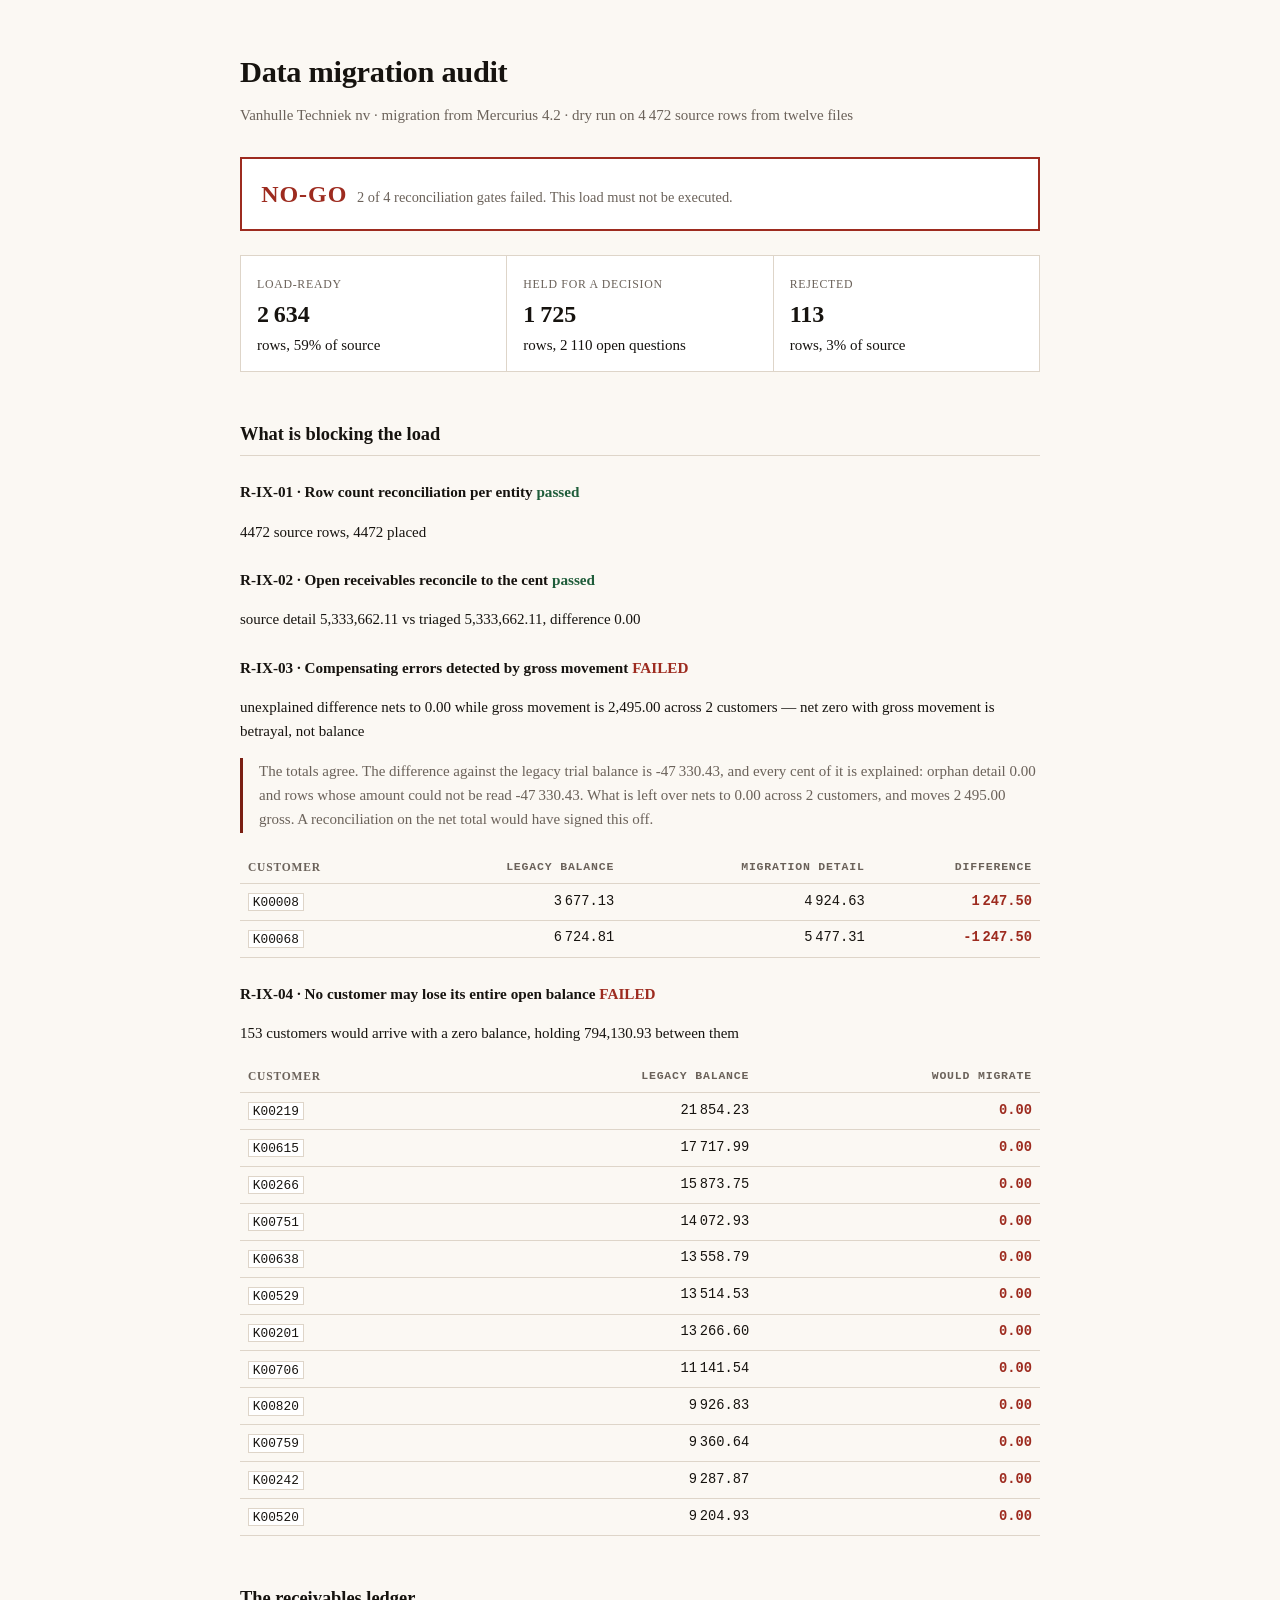
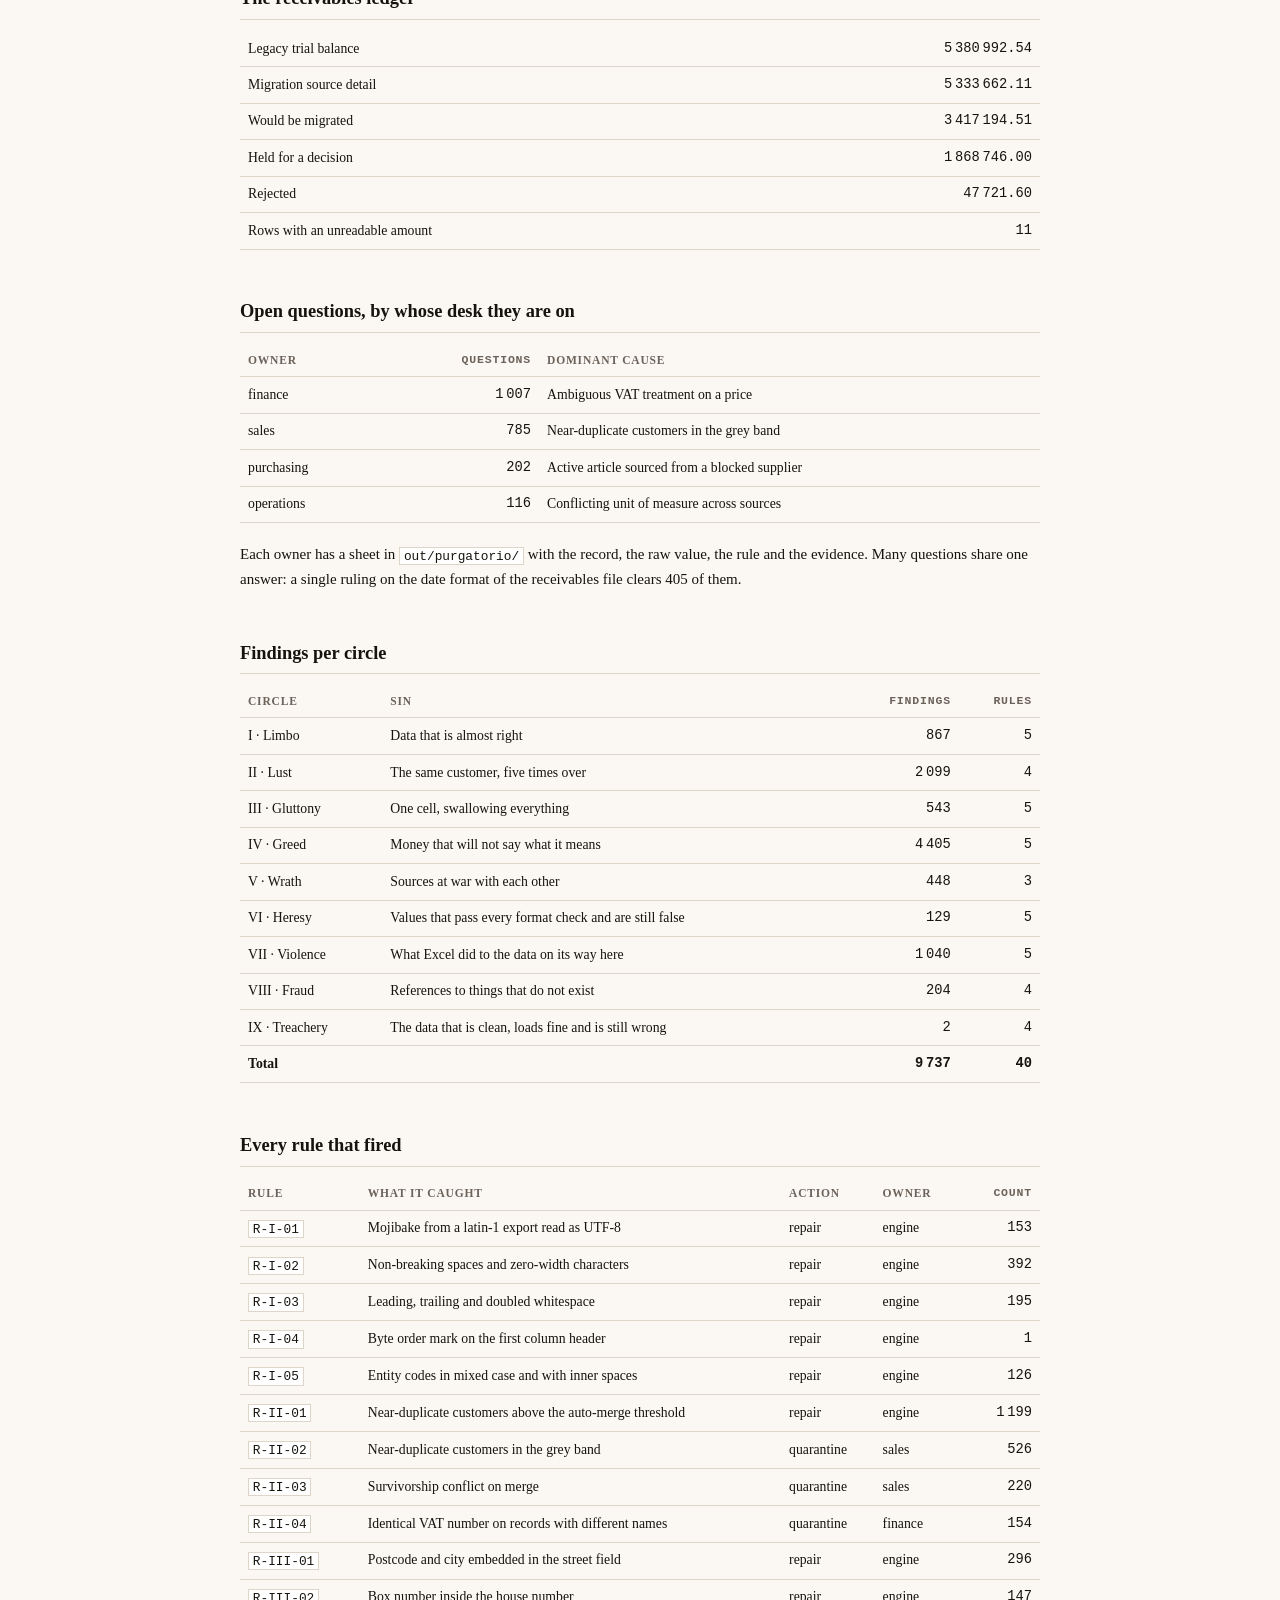
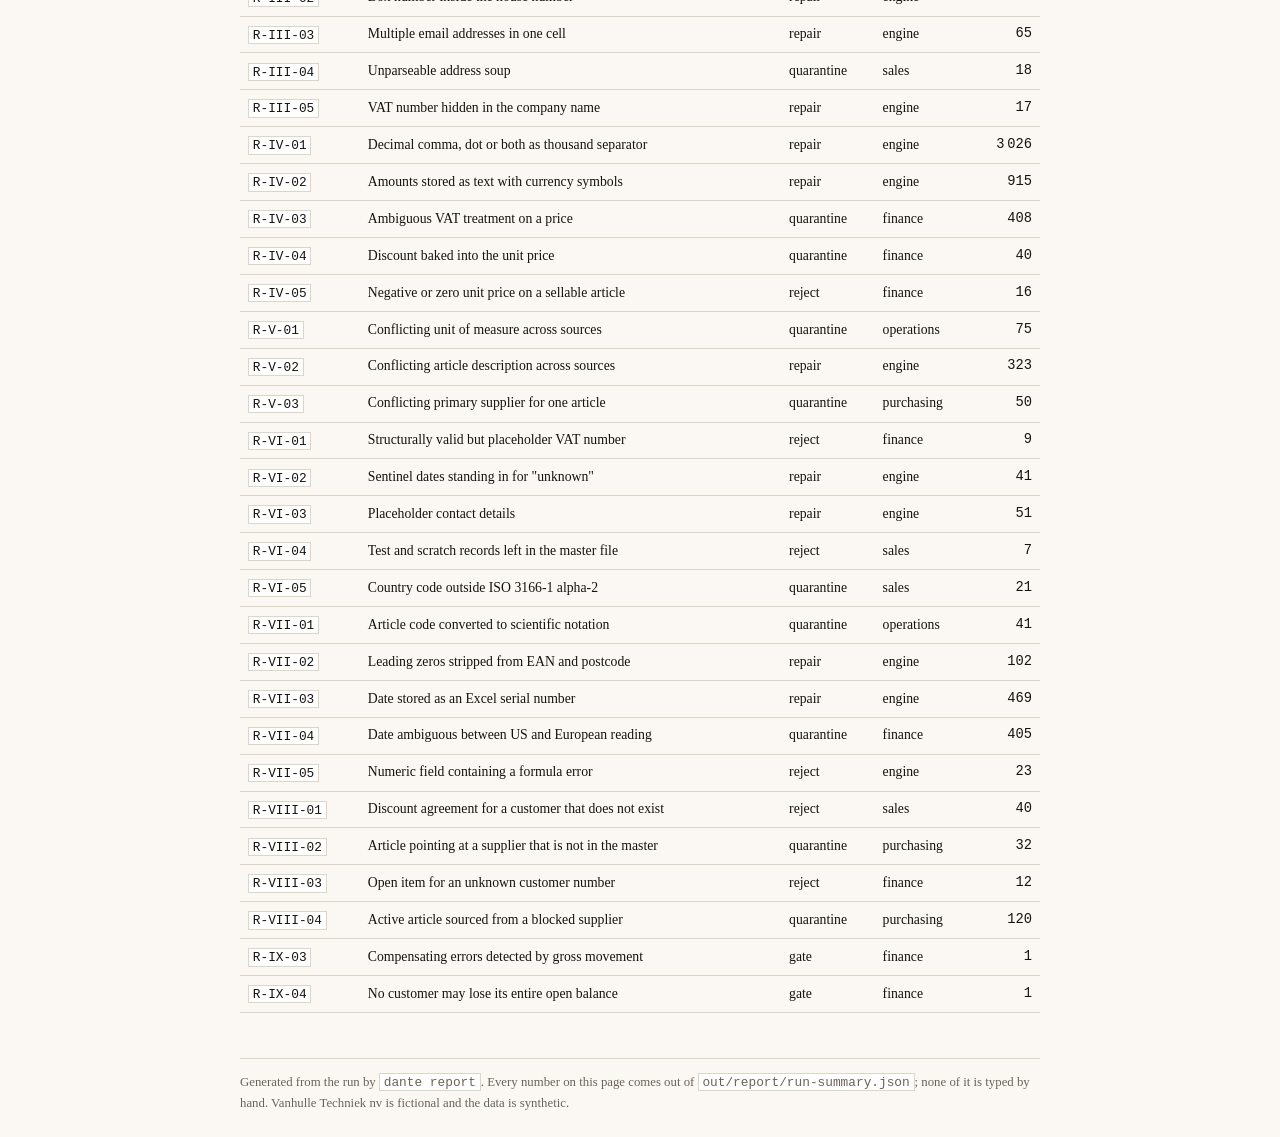
==== docs/audit-report.html @ 79b68c9a "Excel Hell: a legacy data migration and cleansing pipeline DANTE descends through nine circles of di" ====
<!doctype html>
<html lang="en"><head><meta charset="utf-8">
<meta name="viewport" content="width=device-width,initial-scale=1">
<title>Data migration audit — Vanhulle Techniek nv</title>
<link rel="icon" href="data:image/svg+xml,<svg xmlns='http://www.w3.org/2000/svg'
 viewBox='0 0 16 16'><text y='13' font-size='13'>&#128213;</text></svg>">
<style>
 :root{--ink:#16130f;--mut:#6b625a;--line:#ded5c9;--bg:#fbf8f3;--bad:#9d2b1f;
       --warn:#8a5a12;--good:#1f5d3a;--accent:#7a1f12}
 *{box-sizing:border-box}
 body{margin:0;background:var(--bg);color:var(--ink);
      font:15px/1.6 "Iowan Old Style",Palatino,Georgia,serif;padding:48px 20px}
 main{max-width:50rem;margin:0 auto}
 h1{font-size:1.9rem;margin:0 0 .2em;letter-spacing:-.01em}
 h2{font-size:1.15rem;margin:2.6em 0 .6em;padding-bottom:.3em;
    border-bottom:1px solid var(--line)}
 h3{font-size:.95rem;margin:1.6em 0 .4em}
 .sub{color:var(--mut);margin:0 0 2em}
 .verdict{display:flex;align-items:baseline;gap:.6rem;border:2px solid var(--bad);
          background:#fff;padding:1rem 1.2rem;margin:0 0 1.6em}
 .verdict b{font-size:1.5rem;color:var(--bad);letter-spacing:.04em}
 .verdict span{color:var(--mut);font-size:.9rem}
 table{width:100%;border-collapse:collapse;font-size:.86rem;margin:.6em 0 1.4em}
 th,td{text-align:left;padding:.42rem .5rem;border-bottom:1px solid var(--line);
       vertical-align:top}
 th{font-size:.72rem;letter-spacing:.07em;text-transform:uppercase;color:var(--mut);
    font-weight:600}
 td.n,th.n{text-align:right;font-variant-numeric:tabular-nums;
           font-family:ui-monospace,SFMono-Regular,Menlo,monospace}
 .pass{color:var(--good);font-weight:600}.fail{color:var(--bad);font-weight:600}
 .grid{display:grid;grid-template-columns:repeat(3,1fr);gap:1px;background:var(--line);
       border:1px solid var(--line);margin:0 0 1.6em}
 .grid div{background:#fff;padding:.9rem 1rem}
 .grid b{display:block;font-size:1.5rem;font-variant-numeric:tabular-nums}
 .grid small{color:var(--mut);font-size:.74rem;letter-spacing:.06em;
             text-transform:uppercase}
 code{font-family:ui-monospace,SFMono-Regular,Menlo,monospace;font-size:.8rem;
      background:#fff;border:1px solid var(--line);padding:.05em .3em}
 blockquote{margin:0 0 1.2em;padding:.1em 0 .1em 1rem;border-left:3px solid var(--accent);
            color:var(--mut)}
 footer{margin-top:3.5em;padding-top:1em;border-top:1px solid var(--line);
        color:var(--mut);font-size:.8rem}
 @media print{body{padding:0;background:#fff}.verdict{break-inside:avoid}}
</style></head><body><main>

<h1>Data migration audit</h1>
<p class="sub">Vanhulle Techniek nv &middot; migration from Mercurius 4.2 &middot;
   dry run on 4 472 source rows from twelve files</p>

<div class="verdict"><b>NO-GO</b>
 <span>2 of 4 reconciliation gates failed.
 This load must not be executed.</span></div>

<div class="grid">
 <div><small>Load-ready</small><b>2 634</b>
      rows, 59% of source</div>
 <div><small>Held for a decision</small><b>1 725</b>
      rows, 2 110 open questions</div>
 <div><small>Rejected</small><b>113</b>
      rows, 3% of source</div>
</div>

<h2>What is blocking the load</h2>

<h3>R-IX-01 &middot; Row count reconciliation per entity
    <span class="pass">
    passed</span></h3>
<p>4472 source rows, 4472 placed</p>


<h3>R-IX-02 &middot; Open receivables reconcile to the cent
    <span class="pass">
    passed</span></h3>
<p>source detail 5,333,662.11 vs triaged 5,333,662.11, difference 0.00</p>


<h3>R-IX-03 &middot; Compensating errors detected by gross movement
    <span class="fail">
    FAILED</span></h3>
<p>unexplained difference nets to 0.00 while gross movement is 2,495.00 across 2 customers — net zero with gross movement is betrayal, not balance</p>

<blockquote>The totals agree. The difference against the legacy trial balance is
 -47 330.43, and every cent of it is explained: orphan
 detail 0.00 and rows whose amount could not be
 read -47 330.43. What is left over nets to
 0.00 across 2
 customers, and moves 2 495.00 gross.
 A reconciliation on the net total would have signed this off.</blockquote>
<table><thead><tr><th>Customer</th><th class="n">Legacy balance</th>
 <th class="n">Migration detail</th><th class="n">Difference</th></tr></thead><tbody>
<tr><td><code>K00008</code></td>
 <td class="n">3 677.13</td><td class="n">4 924.63</td>
 <td class="n fail">1 247.50</td></tr><tr><td><code>K00068</code></td>
 <td class="n">6 724.81</td><td class="n">5 477.31</td>
 <td class="n fail">-1 247.50</td></tr>
</tbody></table>


<h3>R-IX-04 &middot; No customer may lose its entire open balance
    <span class="fail">
    FAILED</span></h3>
<p>153 customers would arrive with a zero balance, holding 794,130.93 between them</p>

<table><thead><tr><th>Customer</th><th class="n">Legacy balance</th>
 <th class="n">Would migrate</th></tr></thead><tbody>
<tr><td><code>K00219</code></td>
 <td class="n">21 854.23</td>
     <td class="n fail">0.00</td></tr><tr><td><code>K00615</code></td>
 <td class="n">17 717.99</td>
     <td class="n fail">0.00</td></tr><tr><td><code>K00266</code></td>
 <td class="n">15 873.75</td>
     <td class="n fail">0.00</td></tr><tr><td><code>K00751</code></td>
 <td class="n">14 072.93</td>
     <td class="n fail">0.00</td></tr><tr><td><code>K00638</code></td>
 <td class="n">13 558.79</td>
     <td class="n fail">0.00</td></tr><tr><td><code>K00529</code></td>
 <td class="n">13 514.53</td>
     <td class="n fail">0.00</td></tr><tr><td><code>K00201</code></td>
 <td class="n">13 266.60</td>
     <td class="n fail">0.00</td></tr><tr><td><code>K00706</code></td>
 <td class="n">11 141.54</td>
     <td class="n fail">0.00</td></tr><tr><td><code>K00820</code></td>
 <td class="n">9 926.83</td>
     <td class="n fail">0.00</td></tr><tr><td><code>K00759</code></td>
 <td class="n">9 360.64</td>
     <td class="n fail">0.00</td></tr><tr><td><code>K00242</code></td>
 <td class="n">9 287.87</td>
     <td class="n fail">0.00</td></tr><tr><td><code>K00520</code></td>
 <td class="n">9 204.93</td>
     <td class="n fail">0.00</td></tr>
</tbody></table>



<h2>The receivables ledger</h2>
<table><tbody>
 <tr><td>Legacy trial balance</td>
     <td class="n">5 380 992.54</td></tr>
 <tr><td>Migration source detail</td>
     <td class="n">5 333 662.11</td></tr>
 <tr><td>Would be migrated</td><td class="n">3 417 194.51</td></tr>
 <tr><td>Held for a decision</td><td class="n">1 868 746.00</td></tr>
 <tr><td>Rejected</td><td class="n">47 721.60</td></tr>
 <tr><td>Rows with an unreadable amount</td>
     <td class="n">11</td></tr>
</tbody></table>

<h2>Open questions, by whose desk they are on</h2>
<table><thead><tr><th>Owner</th><th class="n">Questions</th><th>Dominant cause</th>
 </tr></thead><tbody>

<tr><td>finance</td><td class="n">1 007</td><td>Ambiguous VAT treatment on a price</td></tr>

<tr><td>sales</td><td class="n">785</td><td>Near-duplicate customers in the grey band</td></tr>

<tr><td>purchasing</td><td class="n">202</td><td>Active article sourced from a blocked supplier</td></tr>

<tr><td>operations</td><td class="n">116</td><td>Conflicting unit of measure across sources</td></tr>

</tbody></table>
<p>Each owner has a sheet in <code>out/purgatorio/</code> with the record, the raw
   value, the rule and the evidence. Many questions share one answer: a single
   ruling on the date format of the receivables file clears
   405 of them.</p>

<h2>Findings per circle</h2>
<table><thead><tr><th>Circle</th><th>Sin</th><th class="n">Findings</th>
 <th class="n">Rules</th></tr></thead><tbody>
<tr><td>I &middot; Limbo</td>
 <td>Data that is almost right</td><td class="n">867</td>
 <td class="n">5</td></tr><tr><td>II &middot; Lust</td>
 <td>The same customer, five times over</td><td class="n">2 099</td>
 <td class="n">4</td></tr><tr><td>III &middot; Gluttony</td>
 <td>One cell, swallowing everything</td><td class="n">543</td>
 <td class="n">5</td></tr><tr><td>IV &middot; Greed</td>
 <td>Money that will not say what it means</td><td class="n">4 405</td>
 <td class="n">5</td></tr><tr><td>V &middot; Wrath</td>
 <td>Sources at war with each other</td><td class="n">448</td>
 <td class="n">3</td></tr><tr><td>VI &middot; Heresy</td>
 <td>Values that pass every format check and are still false</td><td class="n">129</td>
 <td class="n">5</td></tr><tr><td>VII &middot; Violence</td>
 <td>What Excel did to the data on its way here</td><td class="n">1 040</td>
 <td class="n">5</td></tr><tr><td>VIII &middot; Fraud</td>
 <td>References to things that do not exist</td><td class="n">204</td>
 <td class="n">4</td></tr><tr><td>IX &middot; Treachery</td>
 <td>The data that is clean, loads fine and is still wrong</td><td class="n">2</td>
 <td class="n">4</td></tr>
<tr><td colspan="2"><b>Total</b></td><td class="n"><b>9 737</b></td>
 <td class="n"><b>40</b></td></tr>
</tbody></table>

<h2>Every rule that fired</h2>
<table><thead><tr><th>Rule</th><th>What it caught</th><th>Action</th><th>Owner</th>
 <th class="n">Count</th></tr></thead><tbody>

<tr><td><code>R-I-01</code></td><td>Mojibake from a latin-1 export read as UTF-8</td><td>repair</td>
 <td>engine</td><td class="n">153</td></tr>

<tr><td><code>R-I-02</code></td><td>Non-breaking spaces and zero-width characters</td><td>repair</td>
 <td>engine</td><td class="n">392</td></tr>

<tr><td><code>R-I-03</code></td><td>Leading, trailing and doubled whitespace</td><td>repair</td>
 <td>engine</td><td class="n">195</td></tr>

<tr><td><code>R-I-04</code></td><td>Byte order mark on the first column header</td><td>repair</td>
 <td>engine</td><td class="n">1</td></tr>

<tr><td><code>R-I-05</code></td><td>Entity codes in mixed case and with inner spaces</td><td>repair</td>
 <td>engine</td><td class="n">126</td></tr>

<tr><td><code>R-II-01</code></td><td>Near-duplicate customers above the auto-merge threshold</td><td>repair</td>
 <td>engine</td><td class="n">1 199</td></tr>

<tr><td><code>R-II-02</code></td><td>Near-duplicate customers in the grey band</td><td>quarantine</td>
 <td>sales</td><td class="n">526</td></tr>

<tr><td><code>R-II-03</code></td><td>Survivorship conflict on merge</td><td>quarantine</td>
 <td>sales</td><td class="n">220</td></tr>

<tr><td><code>R-II-04</code></td><td>Identical VAT number on records with different names</td><td>quarantine</td>
 <td>finance</td><td class="n">154</td></tr>

<tr><td><code>R-III-01</code></td><td>Postcode and city embedded in the street field</td><td>repair</td>
 <td>engine</td><td class="n">296</td></tr>

<tr><td><code>R-III-02</code></td><td>Box number inside the house number</td><td>repair</td>
 <td>engine</td><td class="n">147</td></tr>

<tr><td><code>R-III-03</code></td><td>Multiple email addresses in one cell</td><td>repair</td>
 <td>engine</td><td class="n">65</td></tr>

<tr><td><code>R-III-04</code></td><td>Unparseable address soup</td><td>quarantine</td>
 <td>sales</td><td class="n">18</td></tr>

<tr><td><code>R-III-05</code></td><td>VAT number hidden in the company name</td><td>repair</td>
 <td>engine</td><td class="n">17</td></tr>

<tr><td><code>R-IV-01</code></td><td>Decimal comma, dot or both as thousand separator</td><td>repair</td>
 <td>engine</td><td class="n">3 026</td></tr>

<tr><td><code>R-IV-02</code></td><td>Amounts stored as text with currency symbols</td><td>repair</td>
 <td>engine</td><td class="n">915</td></tr>

<tr><td><code>R-IV-03</code></td><td>Ambiguous VAT treatment on a price</td><td>quarantine</td>
 <td>finance</td><td class="n">408</td></tr>

<tr><td><code>R-IV-04</code></td><td>Discount baked into the unit price</td><td>quarantine</td>
 <td>finance</td><td class="n">40</td></tr>

<tr><td><code>R-IV-05</code></td><td>Negative or zero unit price on a sellable article</td><td>reject</td>
 <td>finance</td><td class="n">16</td></tr>

<tr><td><code>R-V-01</code></td><td>Conflicting unit of measure across sources</td><td>quarantine</td>
 <td>operations</td><td class="n">75</td></tr>

<tr><td><code>R-V-02</code></td><td>Conflicting article description across sources</td><td>repair</td>
 <td>engine</td><td class="n">323</td></tr>

<tr><td><code>R-V-03</code></td><td>Conflicting primary supplier for one article</td><td>quarantine</td>
 <td>purchasing</td><td class="n">50</td></tr>

<tr><td><code>R-VI-01</code></td><td>Structurally valid but placeholder VAT number</td><td>reject</td>
 <td>finance</td><td class="n">9</td></tr>

<tr><td><code>R-VI-02</code></td><td>Sentinel dates standing in for &#34;unknown&#34;</td><td>repair</td>
 <td>engine</td><td class="n">41</td></tr>

<tr><td><code>R-VI-03</code></td><td>Placeholder contact details</td><td>repair</td>
 <td>engine</td><td class="n">51</td></tr>

<tr><td><code>R-VI-04</code></td><td>Test and scratch records left in the master file</td><td>reject</td>
 <td>sales</td><td class="n">7</td></tr>

<tr><td><code>R-VI-05</code></td><td>Country code outside ISO 3166-1 alpha-2</td><td>quarantine</td>
 <td>sales</td><td class="n">21</td></tr>

<tr><td><code>R-VII-01</code></td><td>Article code converted to scientific notation</td><td>quarantine</td>
 <td>operations</td><td class="n">41</td></tr>

<tr><td><code>R-VII-02</code></td><td>Leading zeros stripped from EAN and postcode</td><td>repair</td>
 <td>engine</td><td class="n">102</td></tr>

<tr><td><code>R-VII-03</code></td><td>Date stored as an Excel serial number</td><td>repair</td>
 <td>engine</td><td class="n">469</td></tr>

<tr><td><code>R-VII-04</code></td><td>Date ambiguous between US and European reading</td><td>quarantine</td>
 <td>finance</td><td class="n">405</td></tr>

<tr><td><code>R-VII-05</code></td><td>Numeric field containing a formula error</td><td>reject</td>
 <td>engine</td><td class="n">23</td></tr>

<tr><td><code>R-VIII-01</code></td><td>Discount agreement for a customer that does not exist</td><td>reject</td>
 <td>sales</td><td class="n">40</td></tr>

<tr><td><code>R-VIII-02</code></td><td>Article pointing at a supplier that is not in the master</td><td>quarantine</td>
 <td>purchasing</td><td class="n">32</td></tr>

<tr><td><code>R-VIII-03</code></td><td>Open item for an unknown customer number</td><td>reject</td>
 <td>finance</td><td class="n">12</td></tr>

<tr><td><code>R-VIII-04</code></td><td>Active article sourced from a blocked supplier</td><td>quarantine</td>
 <td>purchasing</td><td class="n">120</td></tr>

<tr><td><code>R-IX-03</code></td><td>Compensating errors detected by gross movement</td><td>gate</td>
 <td>finance</td><td class="n">1</td></tr>

<tr><td><code>R-IX-04</code></td><td>No customer may lose its entire open balance</td><td>gate</td>
 <td>finance</td><td class="n">1</td></tr>

</tbody></table>

<footer>Generated from the run by <code>dante report</code>. Every number on this
 page comes out of <code>out/report/run-summary.json</code>; none of it is typed by
 hand. Vanhulle Techniek nv is fictional and the data is synthetic.</footer>
</main></body></html>
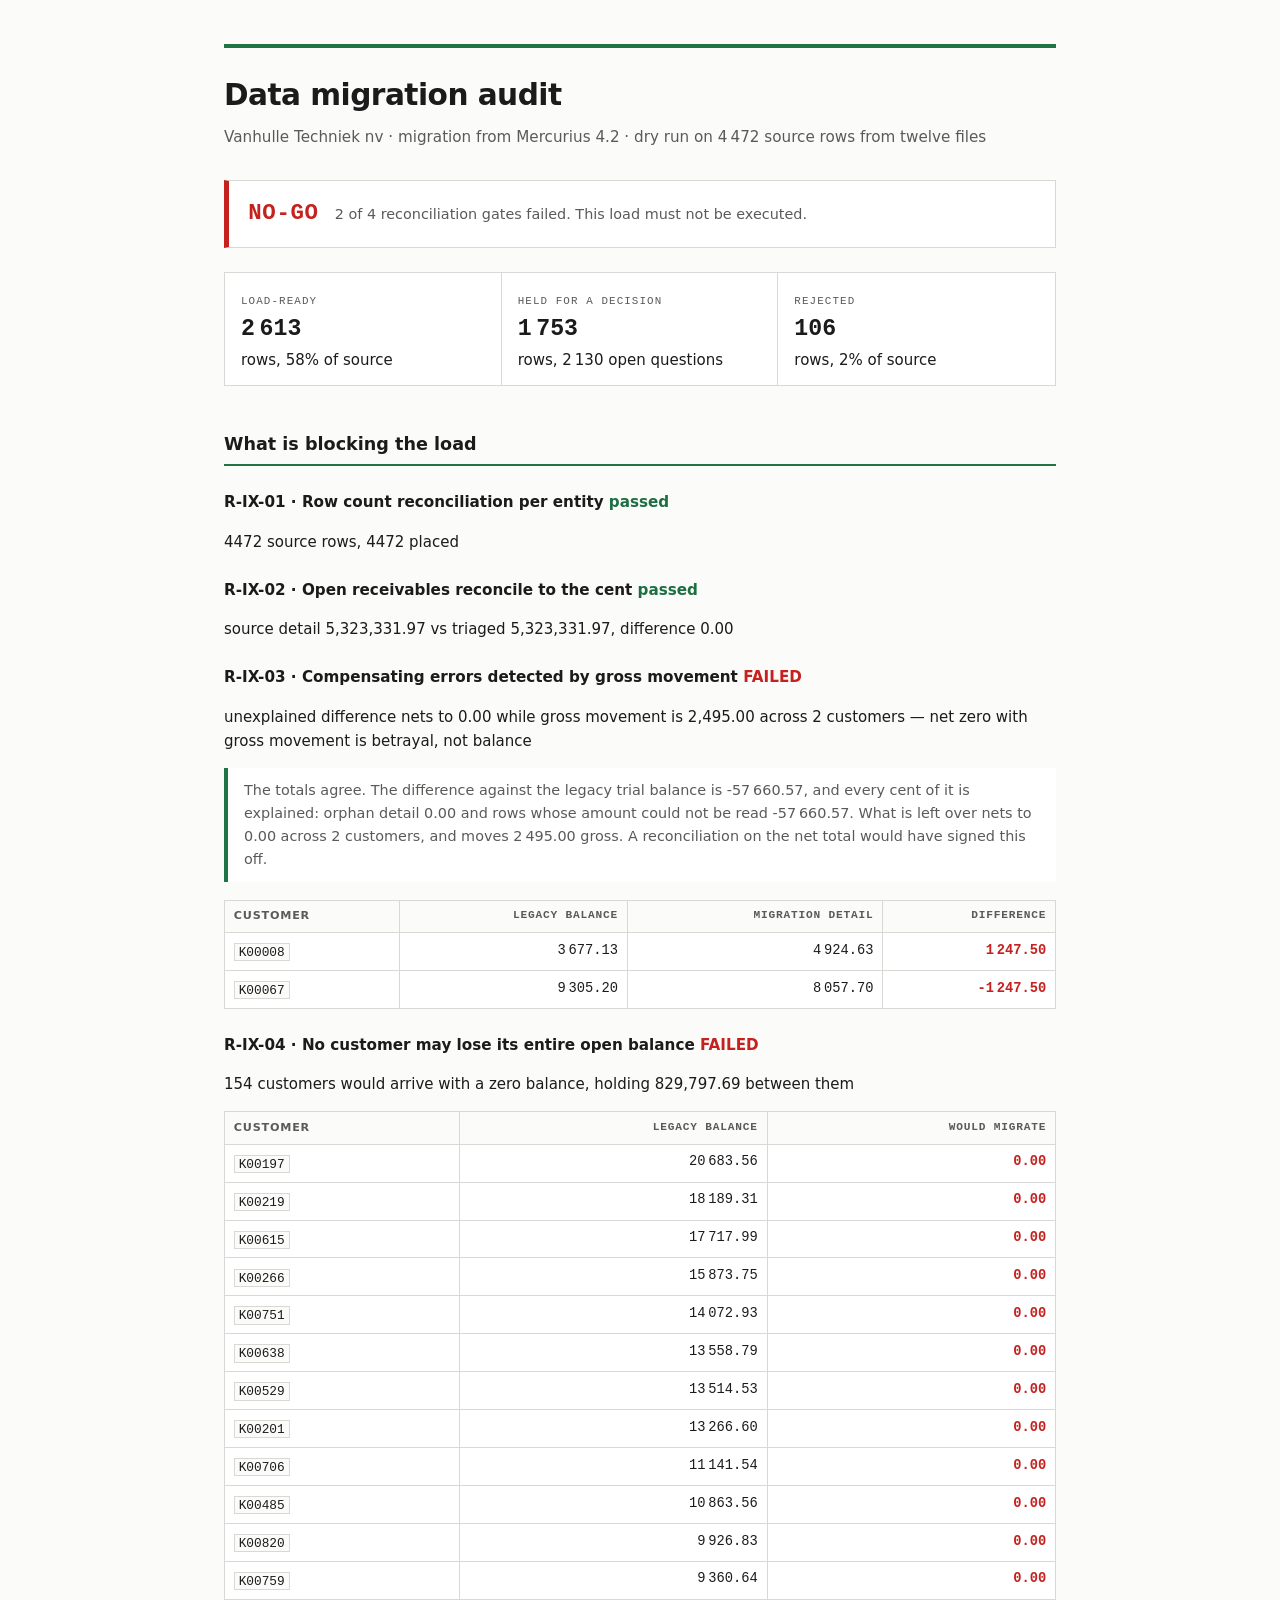
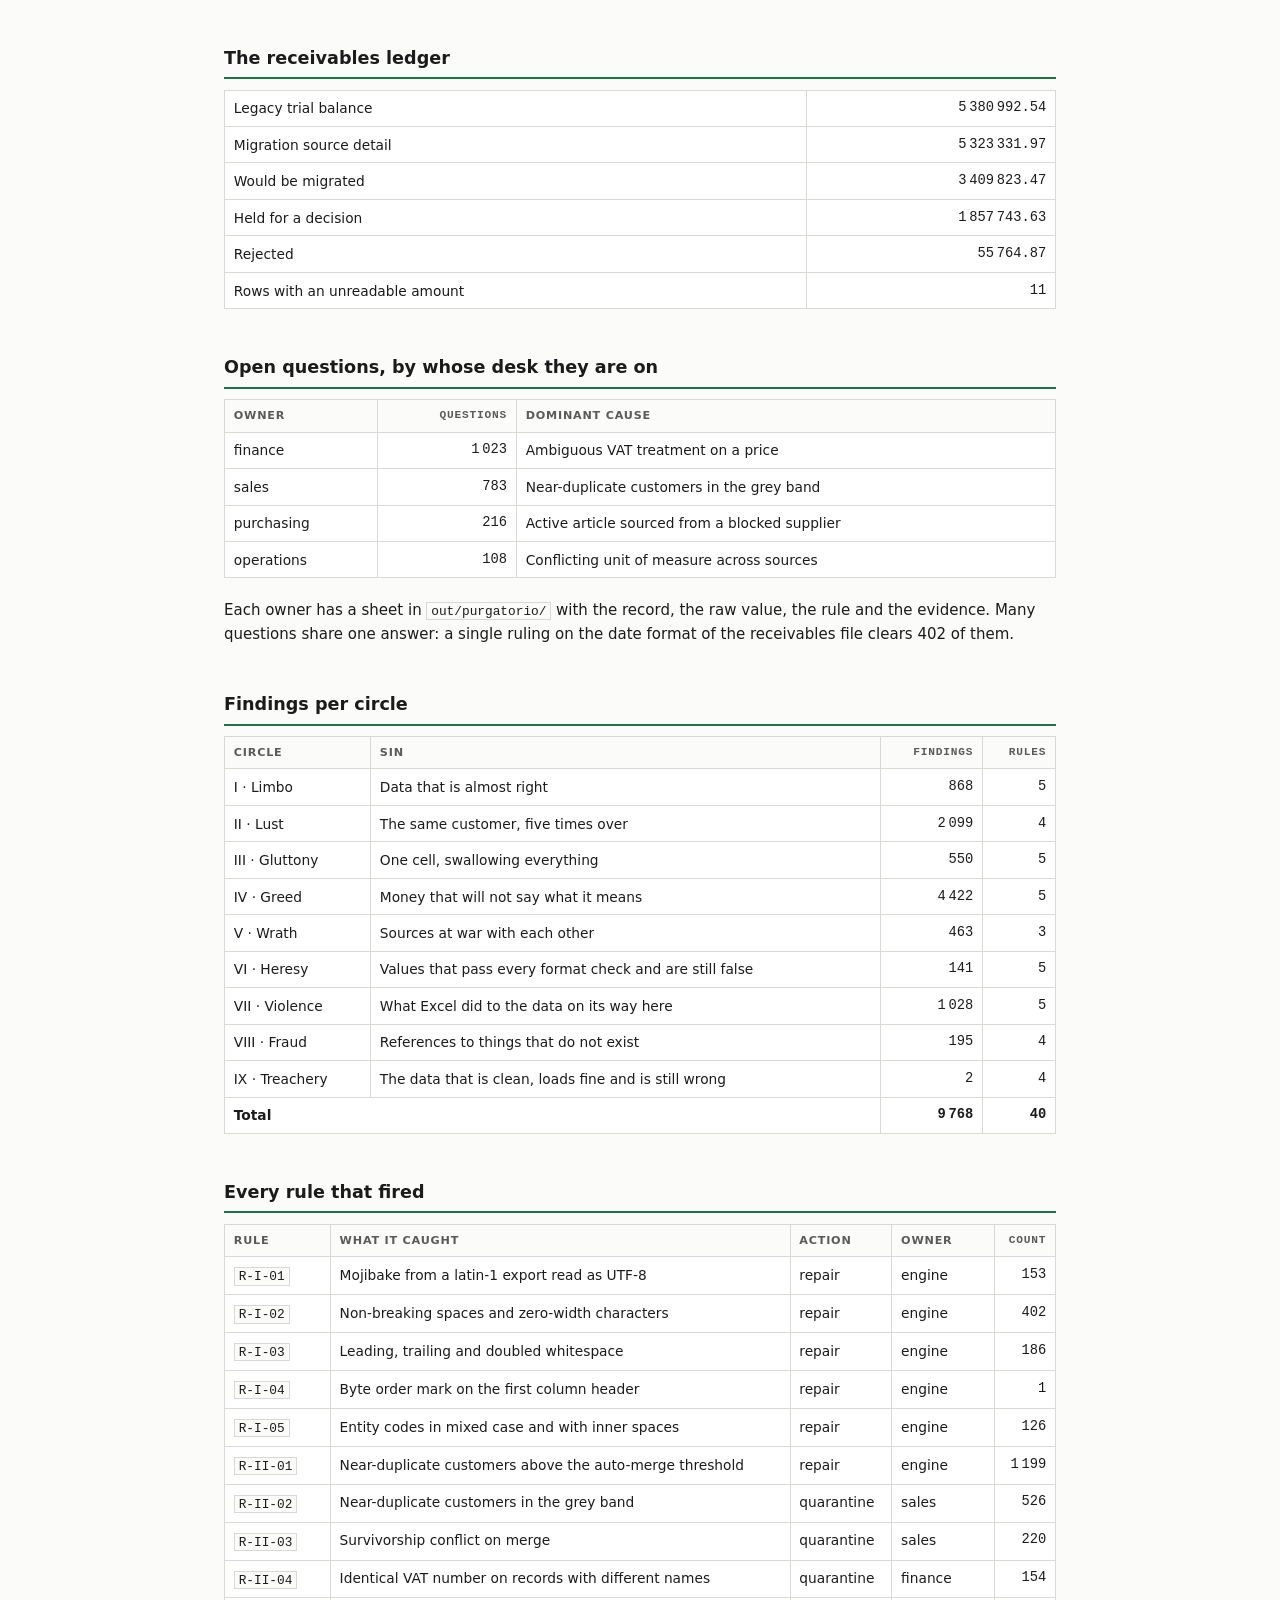
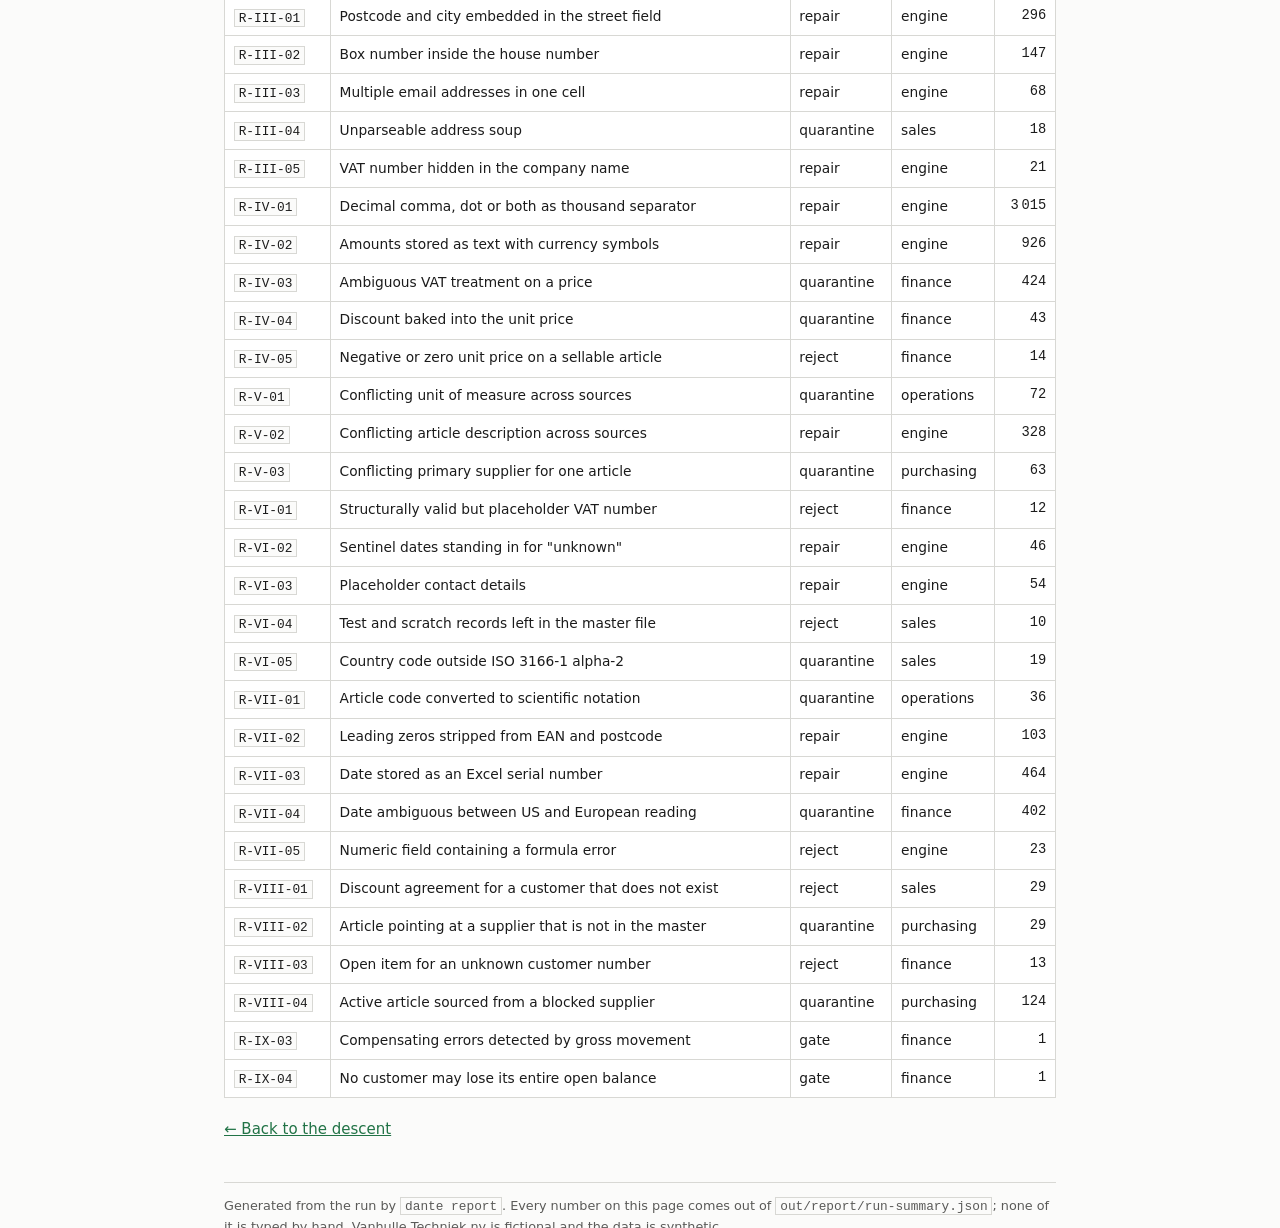
==== commit f9a05f3f: "Make the site a workbook, and make the measurement honest Two things, one visual and one substantive" ====
--- a/docs/audit-report.html
+++ b/docs/audit-report.html
@@ -5,44 +5,71 @@
 <link rel="icon" href="data:image/svg+xml,<svg xmlns='http://www.w3.org/2000/svg'
  viewBox='0 0 16 16'><text y='13' font-size='13'>&#128213;</text></svg>">
 <style>
- :root{--ink:#16130f;--mut:#6b625a;--line:#ded5c9;--bg:#fbf8f3;--bad:#9d2b1f;
-       --warn:#8a5a12;--good:#1f5d3a;--accent:#7a1f12}
+ /* An audit report is a document, not an application, so this stays paper.
+    The accents are Excel's, because it is the same workbook underneath. */
+ :root{
+   --ink:#1b1b1b;--mut:#5a5a58;--line:#d8d8d4;--bg:#fbfbfa;--cell:#fff;
+   --excel:#217346;--excel-dark:#185c37;
+   --bad:#c5221f;--bad-bg:#fde7e6;--warn:#9c6500;--good:#1d6f42;--good-bg:#e2efda;
+ }
+ @media (prefers-color-scheme:dark){
+   :root{
+     --ink:#eeeeec;--mut:#a9a9a4;--line:#3d3d3d;--bg:#171717;--cell:#1f1f1f;
+     --excel:#33c481;--excel-dark:#6bcf96;
+     --bad:#ff8782;--bad-bg:#3a1b1a;--warn:#ffc83d;--good:#6bcf96;--good-bg:#17301f;
+   }
+ }
  *{box-sizing:border-box}
- body{margin:0;background:var(--bg);color:var(--ink);
-      font:15px/1.6 "Iowan Old Style",Palatino,Georgia,serif;padding:48px 20px}
- main{max-width:50rem;margin:0 auto}
- h1{font-size:1.9rem;margin:0 0 .2em;letter-spacing:-.01em}
- h2{font-size:1.15rem;margin:2.6em 0 .6em;padding-bottom:.3em;
-    border-bottom:1px solid var(--line)}
- h3{font-size:.95rem;margin:1.6em 0 .4em}
- .sub{color:var(--mut);margin:0 0 2em}
- .verdict{display:flex;align-items:baseline;gap:.6rem;border:2px solid var(--bad);
-          background:#fff;padding:1rem 1.2rem;margin:0 0 1.6em}
- .verdict b{font-size:1.5rem;color:var(--bad);letter-spacing:.04em}
+ body{margin:0;background:var(--bg);color:var(--ink);padding:44px 20px;
+      font:15px/1.6 "Segoe UI",system-ui,-apple-system,Helvetica,Arial,sans-serif;
+      -webkit-font-smoothing:antialiased}
+ main{max-width:52rem;margin:0 auto}
+ h1{font-size:1.85rem;margin:0 0 .2em;letter-spacing:-.018em;font-weight:700}
+ h2{font-size:1.1rem;margin:2.5em 0 .6em;padding-bottom:.3em;font-weight:600;
+    border-bottom:2px solid var(--excel)}
+ h3{font-size:.95rem;margin:1.6em 0 .4em;font-weight:600}
+ .sub{color:var(--mut);margin:0 0 2em;font-size:.95rem}
+ .rail{height:4px;background:var(--excel);margin:0 0 1.6em}
+ .verdict{display:flex;align-items:center;gap:1rem;border:1px solid var(--line);
+          border-left:5px solid var(--bad);background:var(--cell);
+          padding:.95rem 1.2rem;margin:0 0 1.6em}
+ .verdict b{font-size:1.4rem;color:var(--bad);letter-spacing:.03em;
+            font-family:ui-monospace,Menlo,monospace}
  .verdict span{color:var(--mut);font-size:.9rem}
- table{width:100%;border-collapse:collapse;font-size:.86rem;margin:.6em 0 1.4em}
- th,td{text-align:left;padding:.42rem .5rem;border-bottom:1px solid var(--line);
+ table{width:100%;border-collapse:collapse;font-size:.86rem;margin:.6em 0 1.4em;
+       background:var(--cell)}
+ th,td{text-align:left;padding:.42rem .55rem;border:1px solid var(--line);
        vertical-align:top}
- th{font-size:.72rem;letter-spacing:.07em;text-transform:uppercase;color:var(--mut);
-    font-weight:600}
+ th{font-size:.7rem;letter-spacing:.07em;text-transform:uppercase;color:var(--mut);
+    font-weight:600;background:var(--bg)}
  td.n,th.n{text-align:right;font-variant-numeric:tabular-nums;
-           font-family:ui-monospace,SFMono-Regular,Menlo,monospace}
+           font-family:ui-monospace,Menlo,monospace}
  .pass{color:var(--good);font-weight:600}.fail{color:var(--bad);font-weight:600}
- .grid{display:grid;grid-template-columns:repeat(3,1fr);gap:1px;background:var(--line);
+ .grid{display:grid;grid-template-columns:repeat(3,1fr);gap:0;
        border:1px solid var(--line);margin:0 0 1.6em}
- .grid div{background:#fff;padding:.9rem 1rem}
- .grid b{display:block;font-size:1.5rem;font-variant-numeric:tabular-nums}
- .grid small{color:var(--mut);font-size:.74rem;letter-spacing:.06em;
-             text-transform:uppercase}
- code{font-family:ui-monospace,SFMono-Regular,Menlo,monospace;font-size:.8rem;
-      background:#fff;border:1px solid var(--line);padding:.05em .3em}
- blockquote{margin:0 0 1.2em;padding:.1em 0 .1em 1rem;border-left:3px solid var(--accent);
-            color:var(--mut)}
- footer{margin-top:3.5em;padding-top:1em;border-top:1px solid var(--line);
+ .grid div{background:var(--cell);padding:.85rem 1rem;border-right:1px solid var(--line)}
+ .grid div:last-child{border-right:0}
+ .grid b{display:block;font-size:1.45rem;font-variant-numeric:tabular-nums;
+         font-family:ui-monospace,Menlo,monospace;font-weight:700}
+ .grid small{color:var(--mut);font-size:.68rem;letter-spacing:.1em;
+             text-transform:uppercase;font-family:ui-monospace,Menlo,monospace}
+ .grid .up b{color:var(--good)}.grid .hold b{color:var(--warn)}.grid .down b{color:var(--bad)}
+ code{font-family:ui-monospace,Menlo,monospace;font-size:.8rem;background:var(--bg);
+      border:1px solid var(--line);padding:.05em .3em}
+ blockquote{margin:0 0 1.2em;padding:.7rem 1rem;border-left:4px solid var(--excel);
+            background:var(--cell);color:var(--mut);font-size:.9rem}
+ footer{margin-top:3.2em;padding-top:1em;border-top:1px solid var(--line);
         color:var(--mut);font-size:.8rem}
- @media print{body{padding:0;background:#fff}.verdict{break-inside:avoid}}
+ a{color:var(--excel)}
+ @media print{
+   :root{--bg:#fff;--cell:#fff;--ink:#000}
+   body{padding:0}
+   .verdict,table,.grid{break-inside:avoid}
+   h2{break-after:avoid}
+ }
 </style></head><body><main>
 
+<div class="rail"></div>
 <h1>Data migration audit</h1>
 <p class="sub">Vanhulle Techniek nv &middot; migration from Mercurius 4.2 &middot;
    dry run on 4 472 source rows from twelve files</p>
@@ -52,12 +79,12 @@
  This load must not be executed.</span></div>
 
 <div class="grid">
- <div><small>Load-ready</small><b>2 634</b>
-      rows, 59% of source</div>
- <div><small>Held for a decision</small><b>1 725</b>
-      rows, 2 110 open questions</div>
- <div><small>Rejected</small><b>113</b>
-      rows, 3% of source</div>
+ <div><small>Load-ready</small><b>2 613</b>
+      rows, 58% of source</div>
+ <div><small>Held for a decision</small><b>1 753</b>
+      rows, 2 130 open questions</div>
+ <div><small>Rejected</small><b>106</b>
+      rows, 2% of source</div>
 </div>
 
 <h2>What is blocking the load</h2>
@@ -71,7 +98,7 @@
 <h3>R-IX-02 &middot; Open receivables reconcile to the cent
     <span class="pass">
     passed</span></h3>
-<p>source detail 5,333,662.11 vs triaged 5,333,662.11, difference 0.00</p>
+<p>source detail 5,323,331.97 vs triaged 5,323,331.97, difference 0.00</p>
 
 
 <h3>R-IX-03 &middot; Compensating errors detected by gross movement
@@ -80,9 +107,9 @@
 <p>unexplained difference nets to 0.00 while gross movement is 2,495.00 across 2 customers — net zero with gross movement is betrayal, not balance</p>
 
 <blockquote>The totals agree. The difference against the legacy trial balance is
- -47 330.43, and every cent of it is explained: orphan
+ -57 660.57, and every cent of it is explained: orphan
  detail 0.00 and rows whose amount could not be
- read -47 330.43. What is left over nets to
+ read -57 660.57. What is left over nets to
  0.00 across 2
  customers, and moves 2 495.00 gross.
  A reconciliation on the net total would have signed this off.</blockquote>
@@ -90,8 +117,8 @@
  <th class="n">Migration detail</th><th class="n">Difference</th></tr></thead><tbody>
 <tr><td><code>K00008</code></td>
  <td class="n">3 677.13</td><td class="n">4 924.63</td>
- <td class="n fail">1 247.50</td></tr><tr><td><code>K00068</code></td>
- <td class="n">6 724.81</td><td class="n">5 477.31</td>
+ <td class="n fail">1 247.50</td></tr><tr><td><code>K00067</code></td>
+ <td class="n">9 305.20</td><td class="n">8 057.70</td>
  <td class="n fail">-1 247.50</td></tr>
 </tbody></table>
 
@@ -99,12 +126,14 @@
 <h3>R-IX-04 &middot; No customer may lose its entire open balance
     <span class="fail">
     FAILED</span></h3>
-<p>153 customers would arrive with a zero balance, holding 794,130.93 between them</p>
+<p>154 customers would arrive with a zero balance, holding 829,797.69 between them</p>
 
 <table><thead><tr><th>Customer</th><th class="n">Legacy balance</th>
  <th class="n">Would migrate</th></tr></thead><tbody>
-<tr><td><code>K00219</code></td>
- <td class="n">21 854.23</td>
+<tr><td><code>K00197</code></td>
+ <td class="n">20 683.56</td>
+     <td class="n fail">0.00</td></tr><tr><td><code>K00219</code></td>
+ <td class="n">18 189.31</td>
      <td class="n fail">0.00</td></tr><tr><td><code>K00615</code></td>
  <td class="n">17 717.99</td>
      <td class="n fail">0.00</td></tr><tr><td><code>K00266</code></td>
@@ -119,14 +148,12 @@
  <td class="n">13 266.60</td>
      <td class="n fail">0.00</td></tr><tr><td><code>K00706</code></td>
  <td class="n">11 141.54</td>
+     <td class="n fail">0.00</td></tr><tr><td><code>K00485</code></td>
+ <td class="n">10 863.56</td>
      <td class="n fail">0.00</td></tr><tr><td><code>K00820</code></td>
  <td class="n">9 926.83</td>
      <td class="n fail">0.00</td></tr><tr><td><code>K00759</code></td>
  <td class="n">9 360.64</td>
-     <td class="n fail">0.00</td></tr><tr><td><code>K00242</code></td>
- <td class="n">9 287.87</td>
-     <td class="n fail">0.00</td></tr><tr><td><code>K00520</code></td>
- <td class="n">9 204.93</td>
      <td class="n fail">0.00</td></tr>
 </tbody></table>
 
@@ -137,10 +164,10 @@
  <tr><td>Legacy trial balance</td>
      <td class="n">5 380 992.54</td></tr>
  <tr><td>Migration source detail</td>
-     <td class="n">5 333 662.11</td></tr>
- <tr><td>Would be migrated</td><td class="n">3 417 194.51</td></tr>
- <tr><td>Held for a decision</td><td class="n">1 868 746.00</td></tr>
- <tr><td>Rejected</td><td class="n">47 721.60</td></tr>
+     <td class="n">5 323 331.97</td></tr>
+ <tr><td>Would be migrated</td><td class="n">3 409 823.47</td></tr>
+ <tr><td>Held for a decision</td><td class="n">1 857 743.63</td></tr>
+ <tr><td>Rejected</td><td class="n">55 764.87</td></tr>
  <tr><td>Rows with an unreadable amount</td>
      <td class="n">11</td></tr>
 </tbody></table>
@@ -149,43 +176,43 @@
 <table><thead><tr><th>Owner</th><th class="n">Questions</th><th>Dominant cause</th>
  </tr></thead><tbody>
 
-<tr><td>finance</td><td class="n">1 007</td><td>Ambiguous VAT treatment on a price</td></tr>
-
-<tr><td>sales</td><td class="n">785</td><td>Near-duplicate customers in the grey band</td></tr>
-
-<tr><td>purchasing</td><td class="n">202</td><td>Active article sourced from a blocked supplier</td></tr>
-
-<tr><td>operations</td><td class="n">116</td><td>Conflicting unit of measure across sources</td></tr>
+<tr><td>finance</td><td class="n">1 023</td><td>Ambiguous VAT treatment on a price</td></tr>
+
+<tr><td>sales</td><td class="n">783</td><td>Near-duplicate customers in the grey band</td></tr>
+
+<tr><td>purchasing</td><td class="n">216</td><td>Active article sourced from a blocked supplier</td></tr>
+
+<tr><td>operations</td><td class="n">108</td><td>Conflicting unit of measure across sources</td></tr>
 
 </tbody></table>
 <p>Each owner has a sheet in <code>out/purgatorio/</code> with the record, the raw
    value, the rule and the evidence. Many questions share one answer: a single
    ruling on the date format of the receivables file clears
-   405 of them.</p>
+   402 of them.</p>
 
 <h2>Findings per circle</h2>
 <table><thead><tr><th>Circle</th><th>Sin</th><th class="n">Findings</th>
  <th class="n">Rules</th></tr></thead><tbody>
 <tr><td>I &middot; Limbo</td>
- <td>Data that is almost right</td><td class="n">867</td>
+ <td>Data that is almost right</td><td class="n">868</td>
  <td class="n">5</td></tr><tr><td>II &middot; Lust</td>
  <td>The same customer, five times over</td><td class="n">2 099</td>
  <td class="n">4</td></tr><tr><td>III &middot; Gluttony</td>
- <td>One cell, swallowing everything</td><td class="n">543</td>
+ <td>One cell, swallowing everything</td><td class="n">550</td>
  <td class="n">5</td></tr><tr><td>IV &middot; Greed</td>
- <td>Money that will not say what it means</td><td class="n">4 405</td>
+ <td>Money that will not say what it means</td><td class="n">4 422</td>
  <td class="n">5</td></tr><tr><td>V &middot; Wrath</td>
- <td>Sources at war with each other</td><td class="n">448</td>
+ <td>Sources at war with each other</td><td class="n">463</td>
  <td class="n">3</td></tr><tr><td>VI &middot; Heresy</td>
- <td>Values that pass every format check and are still false</td><td class="n">129</td>
+ <td>Values that pass every format check and are still false</td><td class="n">141</td>
  <td class="n">5</td></tr><tr><td>VII &middot; Violence</td>
- <td>What Excel did to the data on its way here</td><td class="n">1 040</td>
+ <td>What Excel did to the data on its way here</td><td class="n">1 028</td>
  <td class="n">5</td></tr><tr><td>VIII &middot; Fraud</td>
- <td>References to things that do not exist</td><td class="n">204</td>
+ <td>References to things that do not exist</td><td class="n">195</td>
  <td class="n">4</td></tr><tr><td>IX &middot; Treachery</td>
  <td>The data that is clean, loads fine and is still wrong</td><td class="n">2</td>
  <td class="n">4</td></tr>
-<tr><td colspan="2"><b>Total</b></td><td class="n"><b>9 737</b></td>
+<tr><td colspan="2"><b>Total</b></td><td class="n"><b>9 768</b></td>
  <td class="n"><b>40</b></td></tr>
 </tbody></table>
 
@@ -197,10 +224,10 @@
  <td>engine</td><td class="n">153</td></tr>
 
 <tr><td><code>R-I-02</code></td><td>Non-breaking spaces and zero-width characters</td><td>repair</td>
- <td>engine</td><td class="n">392</td></tr>
+ <td>engine</td><td class="n">402</td></tr>
 
 <tr><td><code>R-I-03</code></td><td>Leading, trailing and doubled whitespace</td><td>repair</td>
- <td>engine</td><td class="n">195</td></tr>
+ <td>engine</td><td class="n">186</td></tr>
 
 <tr><td><code>R-I-04</code></td><td>Byte order mark on the first column header</td><td>repair</td>
  <td>engine</td><td class="n">1</td></tr>
@@ -227,79 +254,79 @@
  <td>engine</td><td class="n">147</td></tr>
 
 <tr><td><code>R-III-03</code></td><td>Multiple email addresses in one cell</td><td>repair</td>
- <td>engine</td><td class="n">65</td></tr>
+ <td>engine</td><td class="n">68</td></tr>
 
 <tr><td><code>R-III-04</code></td><td>Unparseable address soup</td><td>quarantine</td>
  <td>sales</td><td class="n">18</td></tr>
 
 <tr><td><code>R-III-05</code></td><td>VAT number hidden in the company name</td><td>repair</td>
- <td>engine</td><td class="n">17</td></tr>
+ <td>engine</td><td class="n">21</td></tr>
 
 <tr><td><code>R-IV-01</code></td><td>Decimal comma, dot or both as thousand separator</td><td>repair</td>
- <td>engine</td><td class="n">3 026</td></tr>
+ <td>engine</td><td class="n">3 015</td></tr>
 
 <tr><td><code>R-IV-02</code></td><td>Amounts stored as text with currency symbols</td><td>repair</td>
- <td>engine</td><td class="n">915</td></tr>
+ <td>engine</td><td class="n">926</td></tr>
 
 <tr><td><code>R-IV-03</code></td><td>Ambiguous VAT treatment on a price</td><td>quarantine</td>
- <td>finance</td><td class="n">408</td></tr>
+ <td>finance</td><td class="n">424</td></tr>
 
 <tr><td><code>R-IV-04</code></td><td>Discount baked into the unit price</td><td>quarantine</td>
- <td>finance</td><td class="n">40</td></tr>
+ <td>finance</td><td class="n">43</td></tr>
 
 <tr><td><code>R-IV-05</code></td><td>Negative or zero unit price on a sellable article</td><td>reject</td>
- <td>finance</td><td class="n">16</td></tr>
+ <td>finance</td><td class="n">14</td></tr>
 
 <tr><td><code>R-V-01</code></td><td>Conflicting unit of measure across sources</td><td>quarantine</td>
- <td>operations</td><td class="n">75</td></tr>
+ <td>operations</td><td class="n">72</td></tr>
 
 <tr><td><code>R-V-02</code></td><td>Conflicting article description across sources</td><td>repair</td>
- <td>engine</td><td class="n">323</td></tr>
+ <td>engine</td><td class="n">328</td></tr>
 
 <tr><td><code>R-V-03</code></td><td>Conflicting primary supplier for one article</td><td>quarantine</td>
- <td>purchasing</td><td class="n">50</td></tr>
+ <td>purchasing</td><td class="n">63</td></tr>
 
 <tr><td><code>R-VI-01</code></td><td>Structurally valid but placeholder VAT number</td><td>reject</td>
- <td>finance</td><td class="n">9</td></tr>
+ <td>finance</td><td class="n">12</td></tr>
 
 <tr><td><code>R-VI-02</code></td><td>Sentinel dates standing in for &#34;unknown&#34;</td><td>repair</td>
- <td>engine</td><td class="n">41</td></tr>
+ <td>engine</td><td class="n">46</td></tr>
 
 <tr><td><code>R-VI-03</code></td><td>Placeholder contact details</td><td>repair</td>
- <td>engine</td><td class="n">51</td></tr>
+ <td>engine</td><td class="n">54</td></tr>
 
 <tr><td><code>R-VI-04</code></td><td>Test and scratch records left in the master file</td><td>reject</td>
- <td>sales</td><td class="n">7</td></tr>
+ <td>sales</td><td class="n">10</td></tr>
 
 <tr><td><code>R-VI-05</code></td><td>Country code outside ISO 3166-1 alpha-2</td><td>quarantine</td>
- <td>sales</td><td class="n">21</td></tr>
+ <td>sales</td><td class="n">19</td></tr>
 
 <tr><td><code>R-VII-01</code></td><td>Article code converted to scientific notation</td><td>quarantine</td>
- <td>operations</td><td class="n">41</td></tr>
+ <td>operations</td><td class="n">36</td></tr>
 
 <tr><td><code>R-VII-02</code></td><td>Leading zeros stripped from EAN and postcode</td><td>repair</td>
- <td>engine</td><td class="n">102</td></tr>
+ <td>engine</td><td class="n">103</td></tr>
 
 <tr><td><code>R-VII-03</code></td><td>Date stored as an Excel serial number</td><td>repair</td>
- <td>engine</td><td class="n">469</td></tr>
+ <td>engine</td><td class="n">464</td></tr>
 
 <tr><td><code>R-VII-04</code></td><td>Date ambiguous between US and European reading</td><td>quarantine</td>
- <td>finance</td><td class="n">405</td></tr>
+ <td>finance</td><td class="n">402</td></tr>
 
 <tr><td><code>R-VII-05</code></td><td>Numeric field containing a formula error</td><td>reject</td>
  <td>engine</td><td class="n">23</td></tr>
 
 <tr><td><code>R-VIII-01</code></td><td>Discount agreement for a customer that does not exist</td><td>reject</td>
- <td>sales</td><td class="n">40</td></tr>
+ <td>sales</td><td class="n">29</td></tr>
 
 <tr><td><code>R-VIII-02</code></td><td>Article pointing at a supplier that is not in the master</td><td>quarantine</td>
- <td>purchasing</td><td class="n">32</td></tr>
+ <td>purchasing</td><td class="n">29</td></tr>
 
 <tr><td><code>R-VIII-03</code></td><td>Open item for an unknown customer number</td><td>reject</td>
- <td>finance</td><td class="n">12</td></tr>
+ <td>finance</td><td class="n">13</td></tr>
 
 <tr><td><code>R-VIII-04</code></td><td>Active article sourced from a blocked supplier</td><td>quarantine</td>
- <td>purchasing</td><td class="n">120</td></tr>
+ <td>purchasing</td><td class="n">124</td></tr>
 
 <tr><td><code>R-IX-03</code></td><td>Compensating errors detected by gross movement</td><td>gate</td>
  <td>finance</td><td class="n">1</td></tr>
@@ -308,6 +335,8 @@
  <td>finance</td><td class="n">1</td></tr>
 
 </tbody></table>
+
+<p><a href="index.html">&larr; Back to the descent</a></p>
 
 <footer>Generated from the run by <code>dante report</code>. Every number on this
  page comes out of <code>out/report/run-summary.json</code>; none of it is typed by
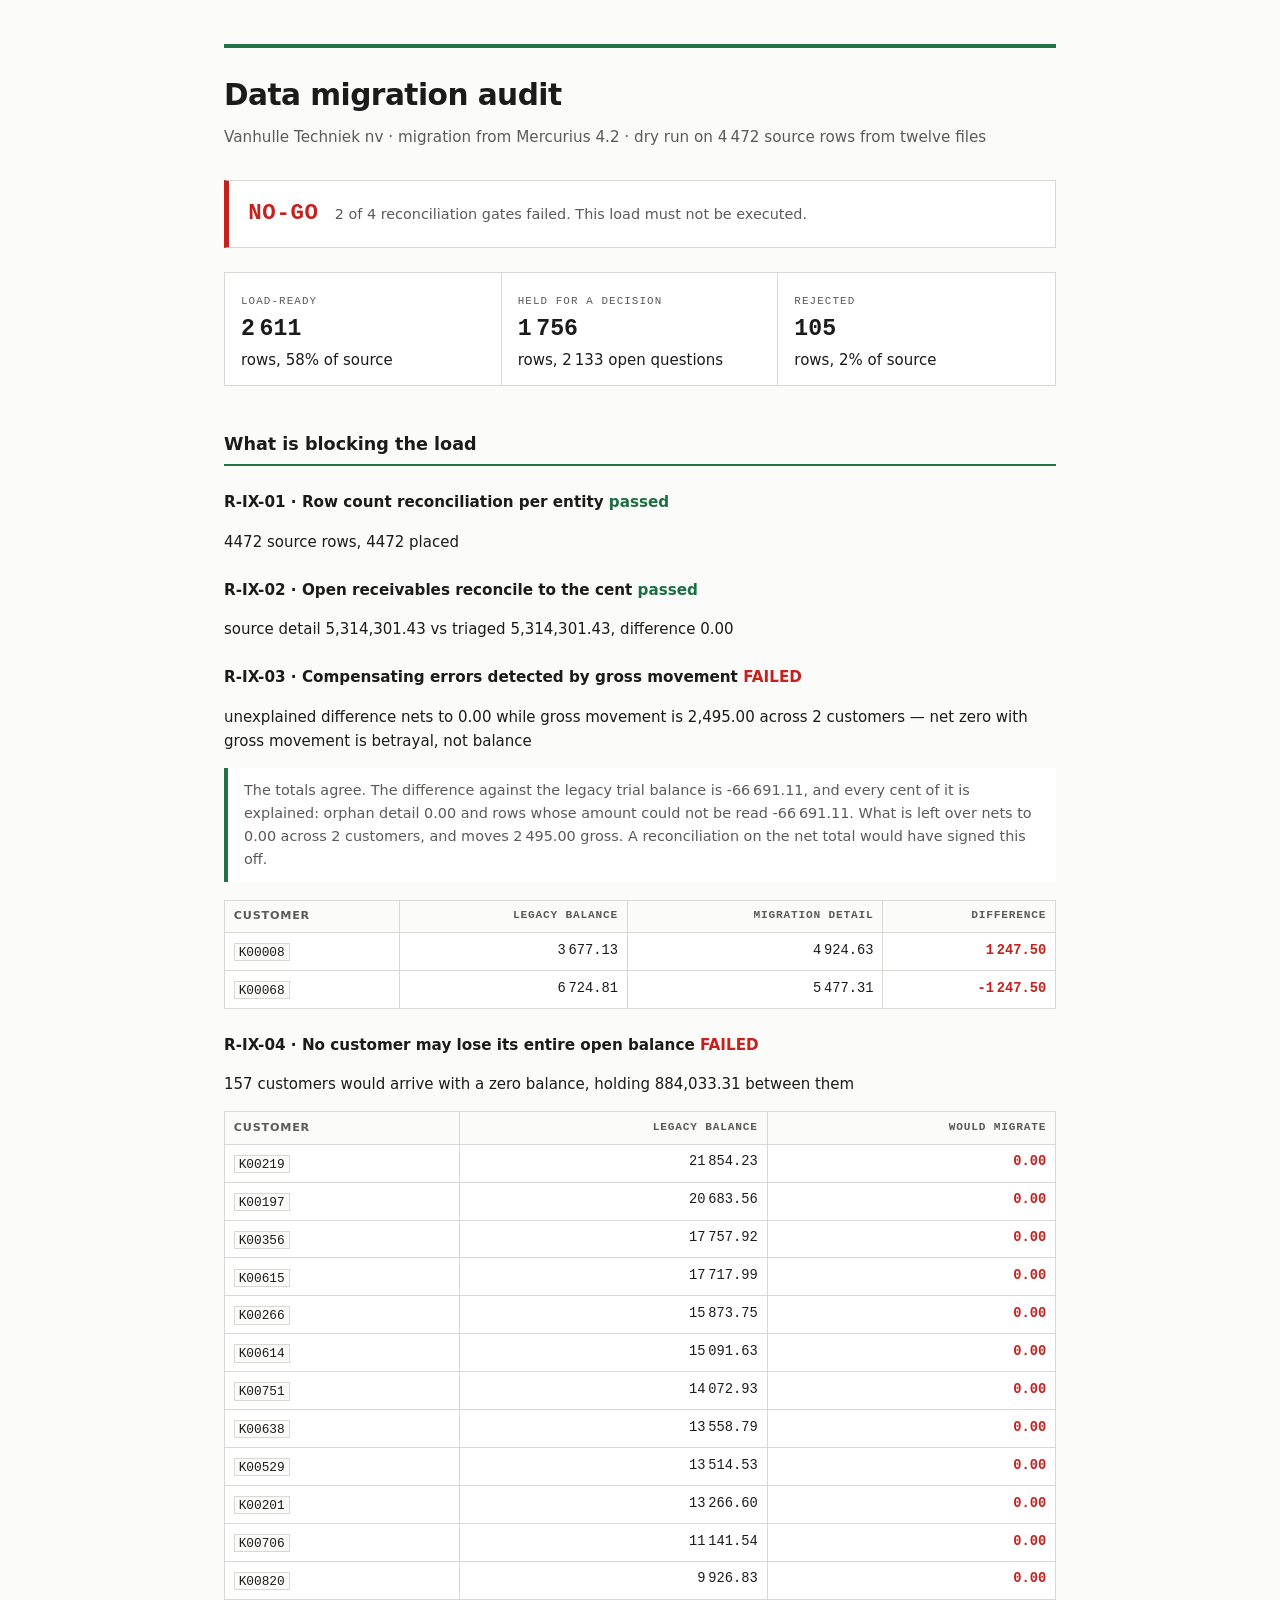
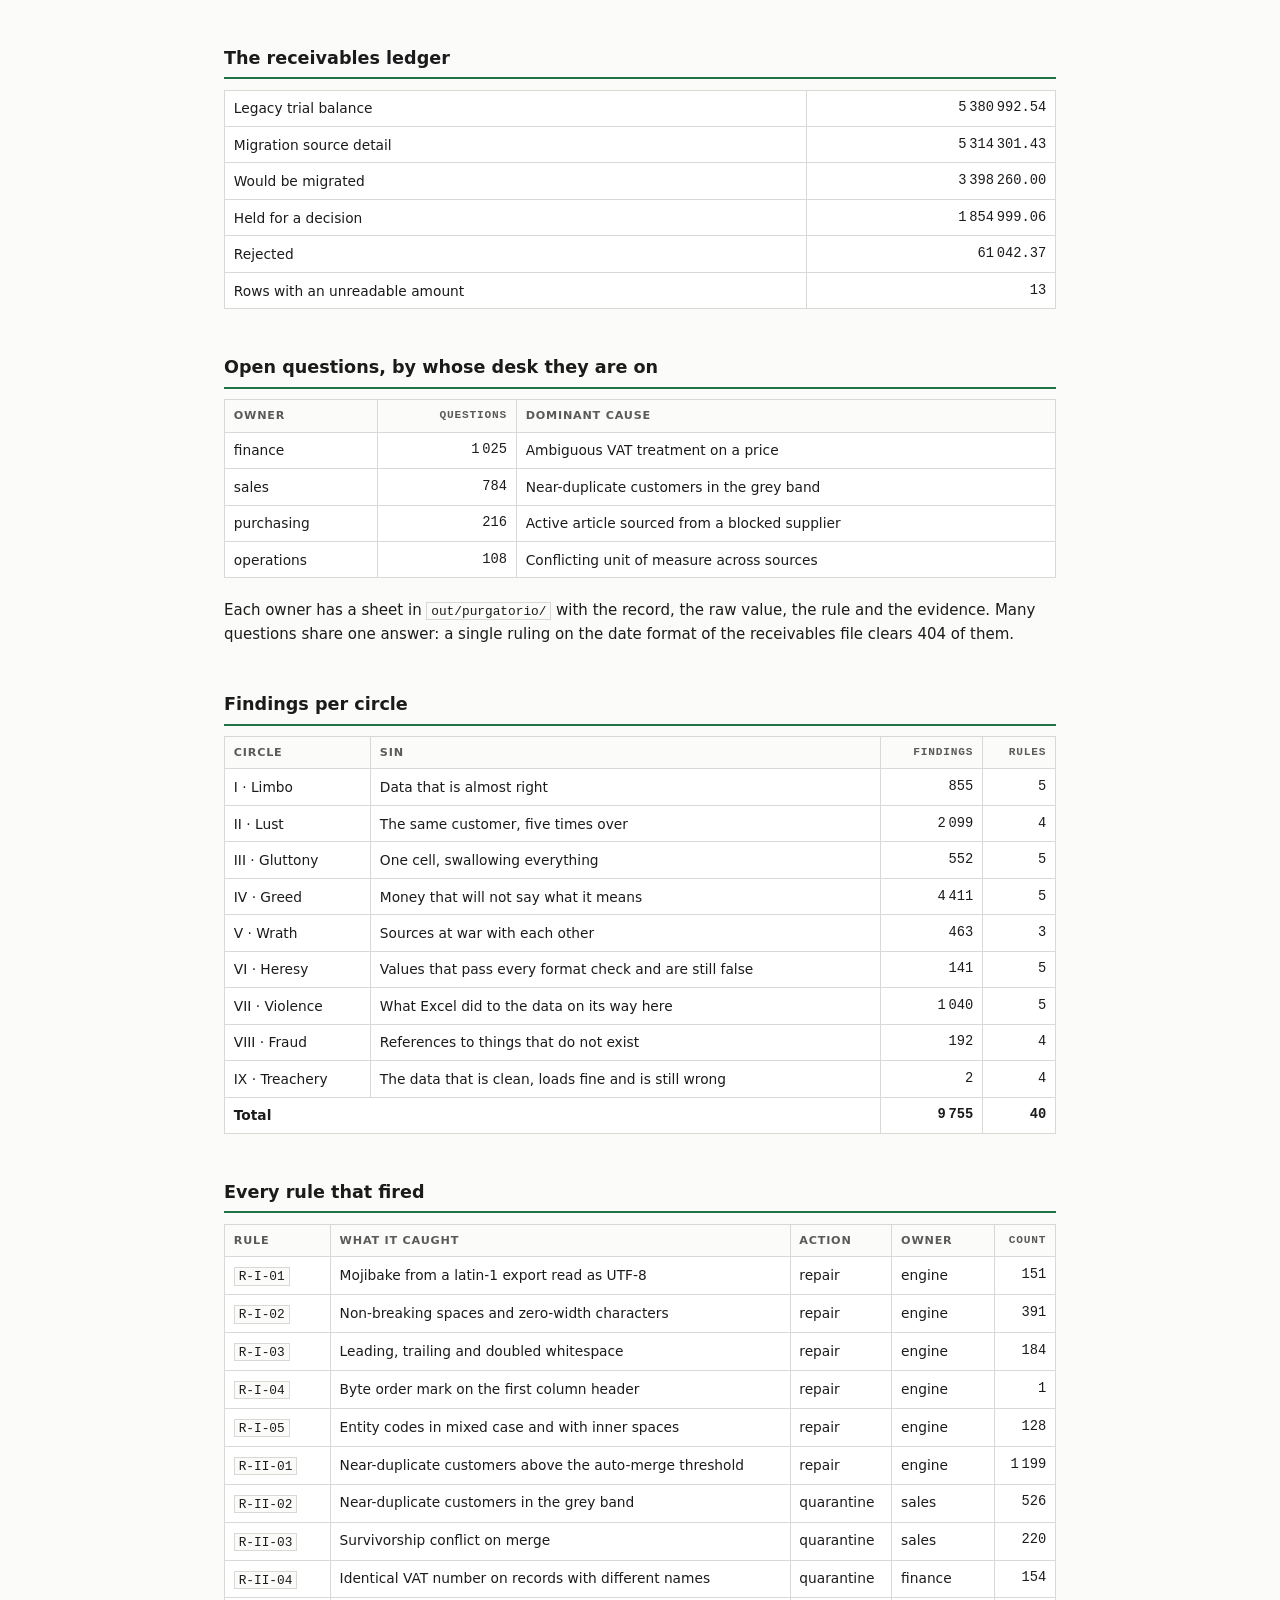
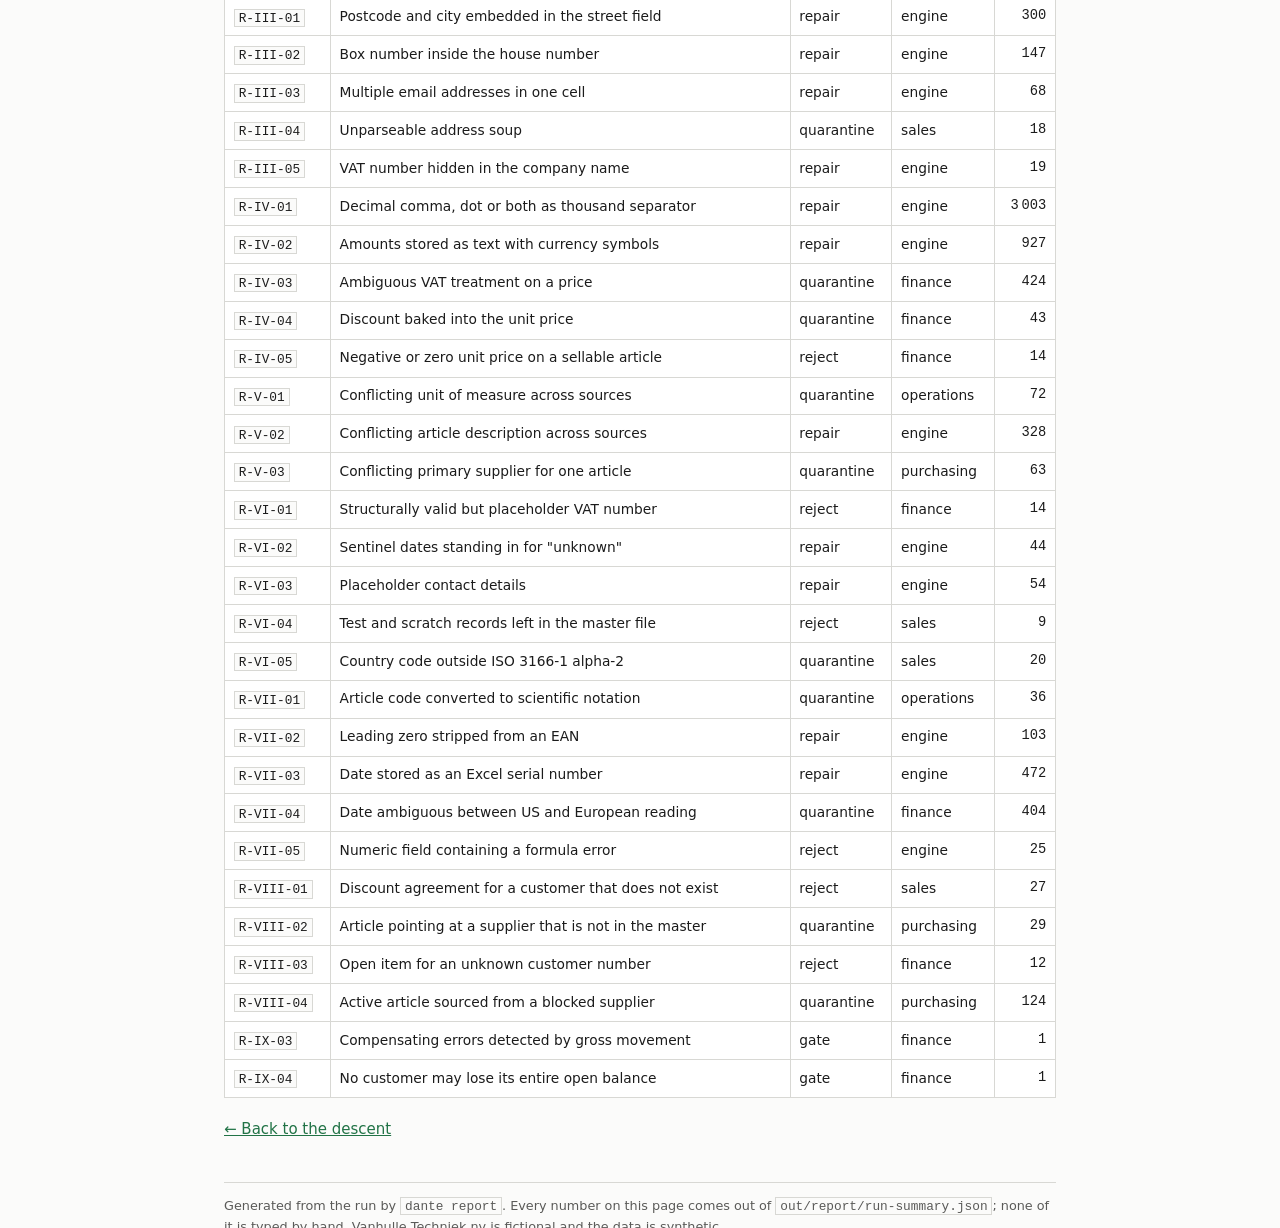
==== commit 7aaea4c4: "Audit pass: say only what is true, and check the parts that said it Going looking for problems rathe" ====
--- a/docs/audit-report.html
+++ b/docs/audit-report.html
@@ -79,11 +79,11 @@
  This load must not be executed.</span></div>
 
 <div class="grid">
- <div><small>Load-ready</small><b>2 613</b>
+ <div><small>Load-ready</small><b>2 611</b>
       rows, 58% of source</div>
- <div><small>Held for a decision</small><b>1 753</b>
-      rows, 2 130 open questions</div>
- <div><small>Rejected</small><b>106</b>
+ <div><small>Held for a decision</small><b>1 756</b>
+      rows, 2 133 open questions</div>
+ <div><small>Rejected</small><b>105</b>
       rows, 2% of source</div>
 </div>
 
@@ -98,7 +98,7 @@
 <h3>R-IX-02 &middot; Open receivables reconcile to the cent
     <span class="pass">
     passed</span></h3>
-<p>source detail 5,323,331.97 vs triaged 5,323,331.97, difference 0.00</p>
+<p>source detail 5,314,301.43 vs triaged 5,314,301.43, difference 0.00</p>
 
 
 <h3>R-IX-03 &middot; Compensating errors detected by gross movement
@@ -107,9 +107,9 @@
 <p>unexplained difference nets to 0.00 while gross movement is 2,495.00 across 2 customers — net zero with gross movement is betrayal, not balance</p>
 
 <blockquote>The totals agree. The difference against the legacy trial balance is
- -57 660.57, and every cent of it is explained: orphan
+ -66 691.11, and every cent of it is explained: orphan
  detail 0.00 and rows whose amount could not be
- read -57 660.57. What is left over nets to
+ read -66 691.11. What is left over nets to
  0.00 across 2
  customers, and moves 2 495.00 gross.
  A reconciliation on the net total would have signed this off.</blockquote>
@@ -117,8 +117,8 @@
  <th class="n">Migration detail</th><th class="n">Difference</th></tr></thead><tbody>
 <tr><td><code>K00008</code></td>
  <td class="n">3 677.13</td><td class="n">4 924.63</td>
- <td class="n fail">1 247.50</td></tr><tr><td><code>K00067</code></td>
- <td class="n">9 305.20</td><td class="n">8 057.70</td>
+ <td class="n fail">1 247.50</td></tr><tr><td><code>K00068</code></td>
+ <td class="n">6 724.81</td><td class="n">5 477.31</td>
  <td class="n fail">-1 247.50</td></tr>
 </tbody></table>
 
@@ -126,18 +126,22 @@
 <h3>R-IX-04 &middot; No customer may lose its entire open balance
     <span class="fail">
     FAILED</span></h3>
-<p>154 customers would arrive with a zero balance, holding 829,797.69 between them</p>
+<p>157 customers would arrive with a zero balance, holding 884,033.31 between them</p>
 
 <table><thead><tr><th>Customer</th><th class="n">Legacy balance</th>
  <th class="n">Would migrate</th></tr></thead><tbody>
-<tr><td><code>K00197</code></td>
+<tr><td><code>K00219</code></td>
+ <td class="n">21 854.23</td>
+     <td class="n fail">0.00</td></tr><tr><td><code>K00197</code></td>
  <td class="n">20 683.56</td>
-     <td class="n fail">0.00</td></tr><tr><td><code>K00219</code></td>
- <td class="n">18 189.31</td>
+     <td class="n fail">0.00</td></tr><tr><td><code>K00356</code></td>
+ <td class="n">17 757.92</td>
      <td class="n fail">0.00</td></tr><tr><td><code>K00615</code></td>
  <td class="n">17 717.99</td>
      <td class="n fail">0.00</td></tr><tr><td><code>K00266</code></td>
  <td class="n">15 873.75</td>
+     <td class="n fail">0.00</td></tr><tr><td><code>K00614</code></td>
+ <td class="n">15 091.63</td>
      <td class="n fail">0.00</td></tr><tr><td><code>K00751</code></td>
  <td class="n">14 072.93</td>
      <td class="n fail">0.00</td></tr><tr><td><code>K00638</code></td>
@@ -148,12 +152,8 @@
  <td class="n">13 266.60</td>
      <td class="n fail">0.00</td></tr><tr><td><code>K00706</code></td>
  <td class="n">11 141.54</td>
-     <td class="n fail">0.00</td></tr><tr><td><code>K00485</code></td>
- <td class="n">10 863.56</td>
      <td class="n fail">0.00</td></tr><tr><td><code>K00820</code></td>
  <td class="n">9 926.83</td>
-     <td class="n fail">0.00</td></tr><tr><td><code>K00759</code></td>
- <td class="n">9 360.64</td>
      <td class="n fail">0.00</td></tr>
 </tbody></table>
 
@@ -164,21 +164,21 @@
  <tr><td>Legacy trial balance</td>
      <td class="n">5 380 992.54</td></tr>
  <tr><td>Migration source detail</td>
-     <td class="n">5 323 331.97</td></tr>
- <tr><td>Would be migrated</td><td class="n">3 409 823.47</td></tr>
- <tr><td>Held for a decision</td><td class="n">1 857 743.63</td></tr>
- <tr><td>Rejected</td><td class="n">55 764.87</td></tr>
+     <td class="n">5 314 301.43</td></tr>
+ <tr><td>Would be migrated</td><td class="n">3 398 260.00</td></tr>
+ <tr><td>Held for a decision</td><td class="n">1 854 999.06</td></tr>
+ <tr><td>Rejected</td><td class="n">61 042.37</td></tr>
  <tr><td>Rows with an unreadable amount</td>
-     <td class="n">11</td></tr>
+     <td class="n">13</td></tr>
 </tbody></table>
 
 <h2>Open questions, by whose desk they are on</h2>
 <table><thead><tr><th>Owner</th><th class="n">Questions</th><th>Dominant cause</th>
  </tr></thead><tbody>
 
-<tr><td>finance</td><td class="n">1 023</td><td>Ambiguous VAT treatment on a price</td></tr>
-
-<tr><td>sales</td><td class="n">783</td><td>Near-duplicate customers in the grey band</td></tr>
+<tr><td>finance</td><td class="n">1 025</td><td>Ambiguous VAT treatment on a price</td></tr>
+
+<tr><td>sales</td><td class="n">784</td><td>Near-duplicate customers in the grey band</td></tr>
 
 <tr><td>purchasing</td><td class="n">216</td><td>Active article sourced from a blocked supplier</td></tr>
 
@@ -188,31 +188,31 @@
 <p>Each owner has a sheet in <code>out/purgatorio/</code> with the record, the raw
    value, the rule and the evidence. Many questions share one answer: a single
    ruling on the date format of the receivables file clears
-   402 of them.</p>
+   404 of them.</p>
 
 <h2>Findings per circle</h2>
 <table><thead><tr><th>Circle</th><th>Sin</th><th class="n">Findings</th>
  <th class="n">Rules</th></tr></thead><tbody>
 <tr><td>I &middot; Limbo</td>
- <td>Data that is almost right</td><td class="n">868</td>
+ <td>Data that is almost right</td><td class="n">855</td>
  <td class="n">5</td></tr><tr><td>II &middot; Lust</td>
  <td>The same customer, five times over</td><td class="n">2 099</td>
  <td class="n">4</td></tr><tr><td>III &middot; Gluttony</td>
- <td>One cell, swallowing everything</td><td class="n">550</td>
+ <td>One cell, swallowing everything</td><td class="n">552</td>
  <td class="n">5</td></tr><tr><td>IV &middot; Greed</td>
- <td>Money that will not say what it means</td><td class="n">4 422</td>
+ <td>Money that will not say what it means</td><td class="n">4 411</td>
  <td class="n">5</td></tr><tr><td>V &middot; Wrath</td>
  <td>Sources at war with each other</td><td class="n">463</td>
  <td class="n">3</td></tr><tr><td>VI &middot; Heresy</td>
  <td>Values that pass every format check and are still false</td><td class="n">141</td>
  <td class="n">5</td></tr><tr><td>VII &middot; Violence</td>
- <td>What Excel did to the data on its way here</td><td class="n">1 028</td>
+ <td>What Excel did to the data on its way here</td><td class="n">1 040</td>
  <td class="n">5</td></tr><tr><td>VIII &middot; Fraud</td>
- <td>References to things that do not exist</td><td class="n">195</td>
+ <td>References to things that do not exist</td><td class="n">192</td>
  <td class="n">4</td></tr><tr><td>IX &middot; Treachery</td>
  <td>The data that is clean, loads fine and is still wrong</td><td class="n">2</td>
  <td class="n">4</td></tr>
-<tr><td colspan="2"><b>Total</b></td><td class="n"><b>9 768</b></td>
+<tr><td colspan="2"><b>Total</b></td><td class="n"><b>9 755</b></td>
  <td class="n"><b>40</b></td></tr>
 </tbody></table>
 
@@ -221,19 +221,19 @@
  <th class="n">Count</th></tr></thead><tbody>
 
 <tr><td><code>R-I-01</code></td><td>Mojibake from a latin-1 export read as UTF-8</td><td>repair</td>
- <td>engine</td><td class="n">153</td></tr>
+ <td>engine</td><td class="n">151</td></tr>
 
 <tr><td><code>R-I-02</code></td><td>Non-breaking spaces and zero-width characters</td><td>repair</td>
- <td>engine</td><td class="n">402</td></tr>
+ <td>engine</td><td class="n">391</td></tr>
 
 <tr><td><code>R-I-03</code></td><td>Leading, trailing and doubled whitespace</td><td>repair</td>
- <td>engine</td><td class="n">186</td></tr>
+ <td>engine</td><td class="n">184</td></tr>
 
 <tr><td><code>R-I-04</code></td><td>Byte order mark on the first column header</td><td>repair</td>
  <td>engine</td><td class="n">1</td></tr>
 
 <tr><td><code>R-I-05</code></td><td>Entity codes in mixed case and with inner spaces</td><td>repair</td>
- <td>engine</td><td class="n">126</td></tr>
+ <td>engine</td><td class="n">128</td></tr>
 
 <tr><td><code>R-II-01</code></td><td>Near-duplicate customers above the auto-merge threshold</td><td>repair</td>
  <td>engine</td><td class="n">1 199</td></tr>
@@ -248,7 +248,7 @@
  <td>finance</td><td class="n">154</td></tr>
 
 <tr><td><code>R-III-01</code></td><td>Postcode and city embedded in the street field</td><td>repair</td>
- <td>engine</td><td class="n">296</td></tr>
+ <td>engine</td><td class="n">300</td></tr>
 
 <tr><td><code>R-III-02</code></td><td>Box number inside the house number</td><td>repair</td>
  <td>engine</td><td class="n">147</td></tr>
@@ -260,13 +260,13 @@
  <td>sales</td><td class="n">18</td></tr>
 
 <tr><td><code>R-III-05</code></td><td>VAT number hidden in the company name</td><td>repair</td>
- <td>engine</td><td class="n">21</td></tr>
+ <td>engine</td><td class="n">19</td></tr>
 
 <tr><td><code>R-IV-01</code></td><td>Decimal comma, dot or both as thousand separator</td><td>repair</td>
- <td>engine</td><td class="n">3 015</td></tr>
+ <td>engine</td><td class="n">3 003</td></tr>
 
 <tr><td><code>R-IV-02</code></td><td>Amounts stored as text with currency symbols</td><td>repair</td>
- <td>engine</td><td class="n">926</td></tr>
+ <td>engine</td><td class="n">927</td></tr>
 
 <tr><td><code>R-IV-03</code></td><td>Ambiguous VAT treatment on a price</td><td>quarantine</td>
  <td>finance</td><td class="n">424</td></tr>
@@ -287,43 +287,43 @@
  <td>purchasing</td><td class="n">63</td></tr>
 
 <tr><td><code>R-VI-01</code></td><td>Structurally valid but placeholder VAT number</td><td>reject</td>
- <td>finance</td><td class="n">12</td></tr>
+ <td>finance</td><td class="n">14</td></tr>
 
 <tr><td><code>R-VI-02</code></td><td>Sentinel dates standing in for &#34;unknown&#34;</td><td>repair</td>
- <td>engine</td><td class="n">46</td></tr>
+ <td>engine</td><td class="n">44</td></tr>
 
 <tr><td><code>R-VI-03</code></td><td>Placeholder contact details</td><td>repair</td>
  <td>engine</td><td class="n">54</td></tr>
 
 <tr><td><code>R-VI-04</code></td><td>Test and scratch records left in the master file</td><td>reject</td>
- <td>sales</td><td class="n">10</td></tr>
+ <td>sales</td><td class="n">9</td></tr>
 
 <tr><td><code>R-VI-05</code></td><td>Country code outside ISO 3166-1 alpha-2</td><td>quarantine</td>
- <td>sales</td><td class="n">19</td></tr>
+ <td>sales</td><td class="n">20</td></tr>
 
 <tr><td><code>R-VII-01</code></td><td>Article code converted to scientific notation</td><td>quarantine</td>
  <td>operations</td><td class="n">36</td></tr>
 
-<tr><td><code>R-VII-02</code></td><td>Leading zeros stripped from EAN and postcode</td><td>repair</td>
+<tr><td><code>R-VII-02</code></td><td>Leading zero stripped from an EAN</td><td>repair</td>
  <td>engine</td><td class="n">103</td></tr>
 
 <tr><td><code>R-VII-03</code></td><td>Date stored as an Excel serial number</td><td>repair</td>
- <td>engine</td><td class="n">464</td></tr>
+ <td>engine</td><td class="n">472</td></tr>
 
 <tr><td><code>R-VII-04</code></td><td>Date ambiguous between US and European reading</td><td>quarantine</td>
- <td>finance</td><td class="n">402</td></tr>
+ <td>finance</td><td class="n">404</td></tr>
 
 <tr><td><code>R-VII-05</code></td><td>Numeric field containing a formula error</td><td>reject</td>
- <td>engine</td><td class="n">23</td></tr>
+ <td>engine</td><td class="n">25</td></tr>
 
 <tr><td><code>R-VIII-01</code></td><td>Discount agreement for a customer that does not exist</td><td>reject</td>
- <td>sales</td><td class="n">29</td></tr>
+ <td>sales</td><td class="n">27</td></tr>
 
 <tr><td><code>R-VIII-02</code></td><td>Article pointing at a supplier that is not in the master</td><td>quarantine</td>
  <td>purchasing</td><td class="n">29</td></tr>
 
 <tr><td><code>R-VIII-03</code></td><td>Open item for an unknown customer number</td><td>reject</td>
- <td>finance</td><td class="n">13</td></tr>
+ <td>finance</td><td class="n">12</td></tr>
 
 <tr><td><code>R-VIII-04</code></td><td>Active article sourced from a blocked supplier</td><td>quarantine</td>
  <td>purchasing</td><td class="n">124</td></tr>
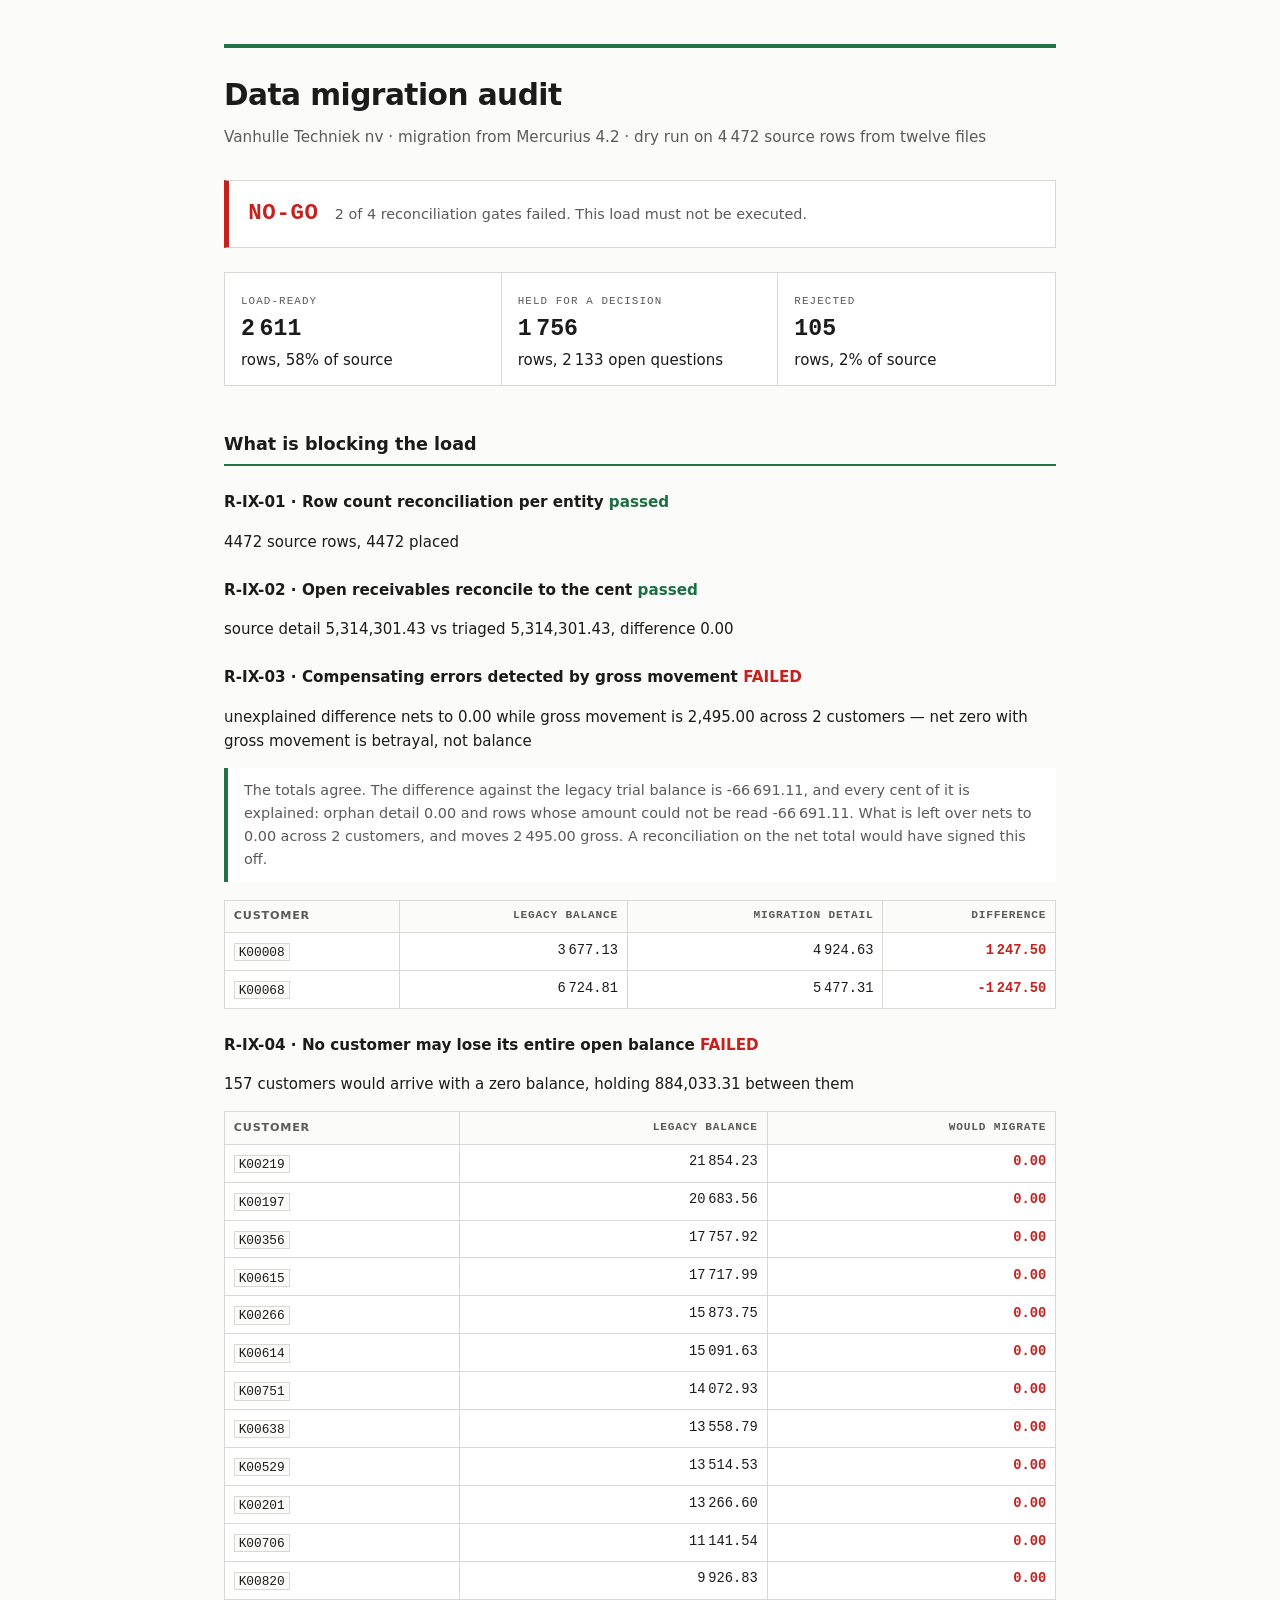
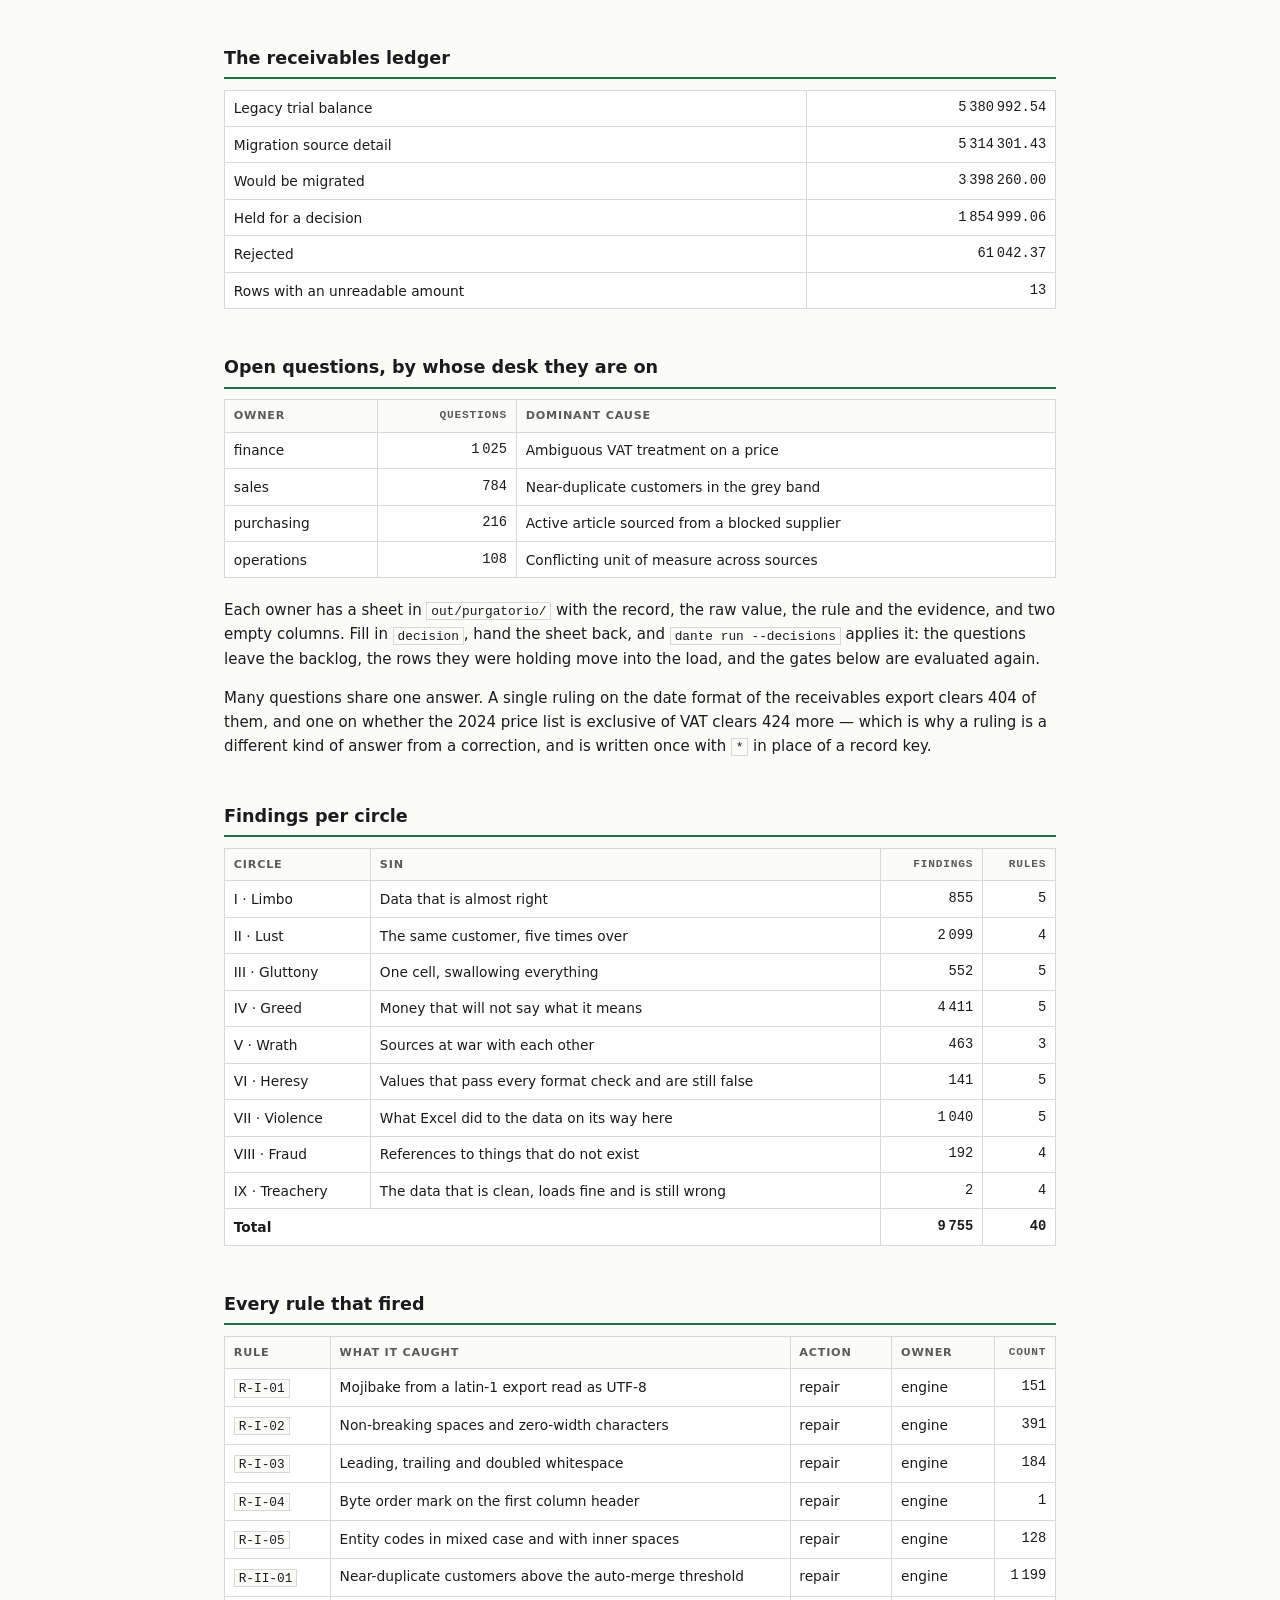
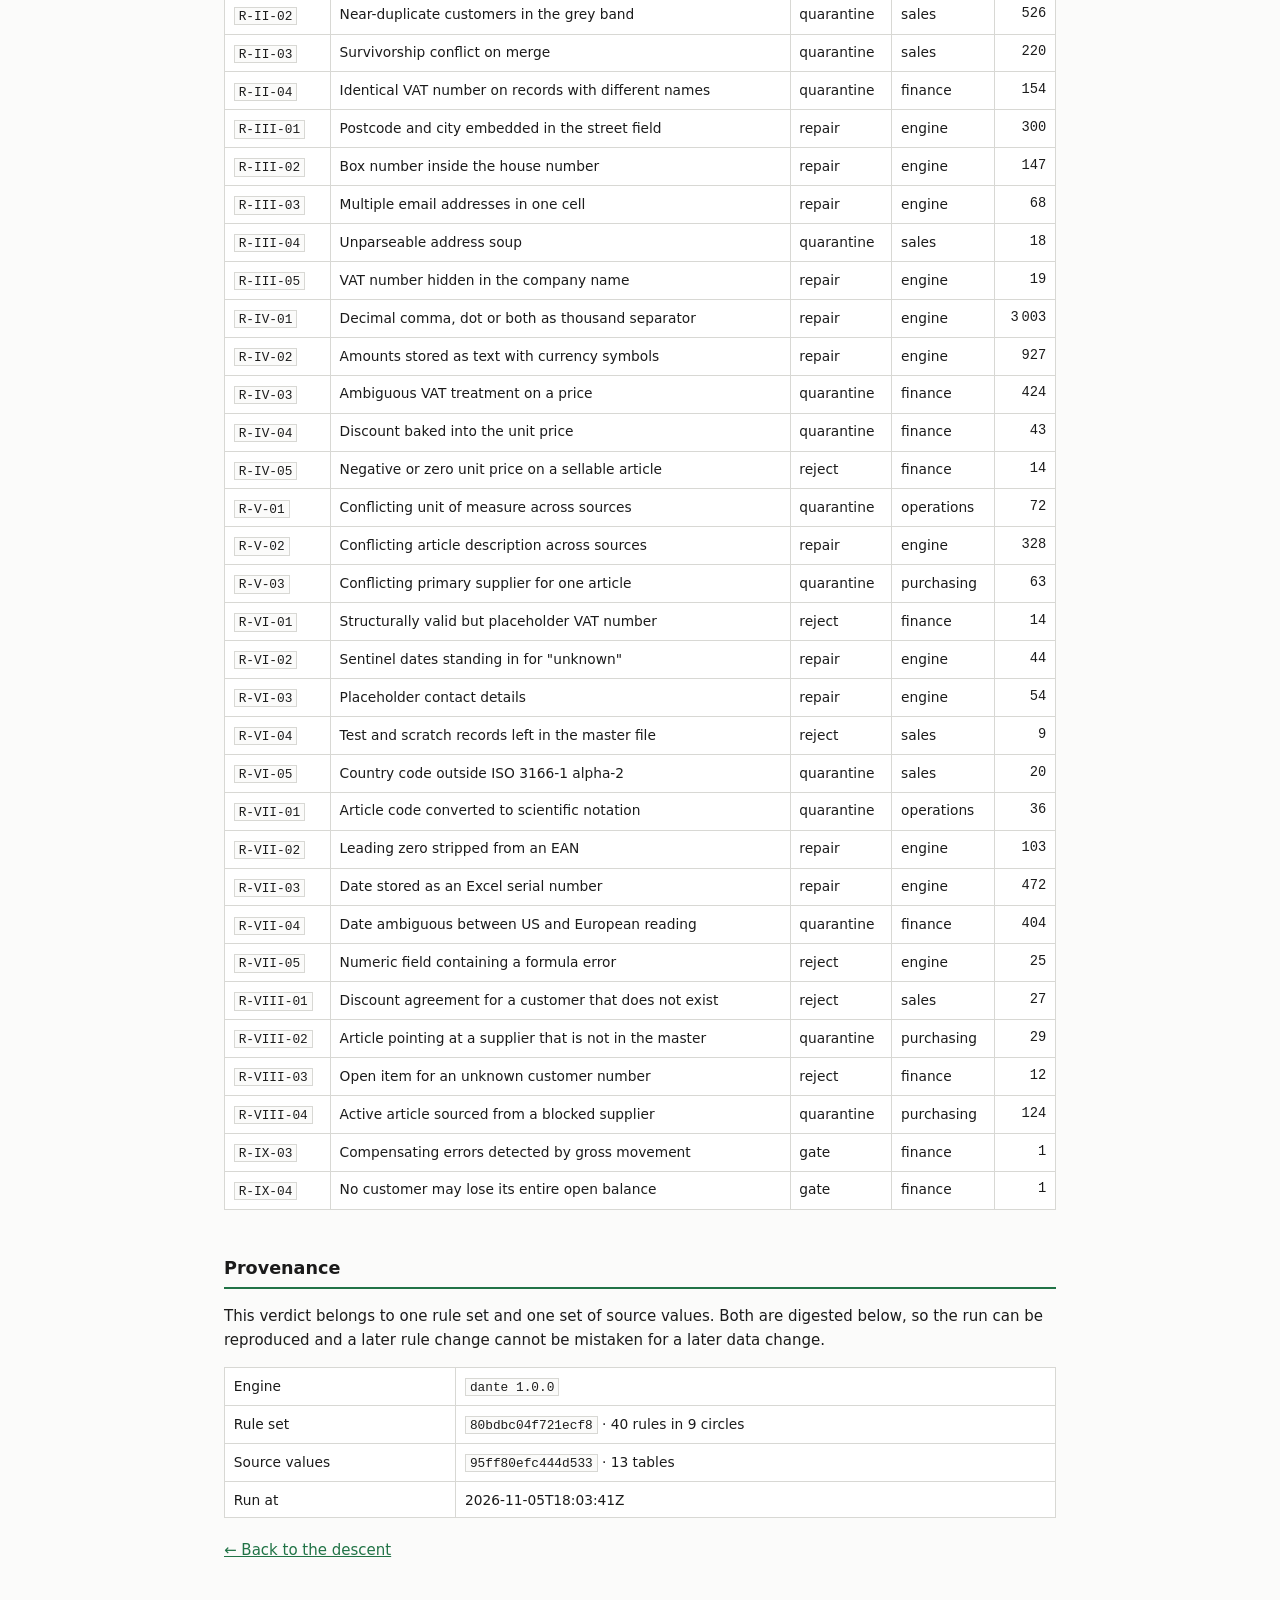
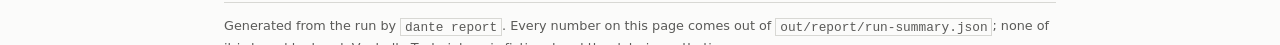
==== commit 726e59b8: "Close the loop: answers go back in, and the load has a target A cleansing pipeline that cannot take " ====
--- a/docs/audit-report.html
+++ b/docs/audit-report.html
@@ -186,9 +186,20 @@
 
 </tbody></table>
 <p>Each owner has a sheet in <code>out/purgatorio/</code> with the record, the raw
-   value, the rule and the evidence. Many questions share one answer: a single
-   ruling on the date format of the receivables file clears
-   404 of them.</p>
+   value, the rule and the evidence, and two empty columns. Fill in
+   <code>decision</code>, hand the sheet back, and
+   <code>dante run --decisions</code> applies it: the questions leave the
+   backlog, the rows they were holding move into the load, and the gates below
+   are evaluated again.</p>
+<p>Many questions share one answer. A single ruling on the date format of the
+   receivables export clears
+   404 of them, and one on whether
+   the 2024 price list is exclusive of VAT clears
+   424 more — which is why a ruling
+   is a different kind of answer from a correction, and is written once with
+   <code>*</code> in place of a record key.</p>
+
+
 
 <h2>Findings per circle</h2>
 <table><thead><tr><th>Circle</th><th>Sin</th><th class="n">Findings</th>
@@ -336,6 +347,20 @@
 
 </tbody></table>
 
+<h2>Provenance</h2>
+<p>This verdict belongs to one rule set and one set of source values. Both are
+   digested below, so the run can be reproduced and a later rule change cannot
+   be mistaken for a later data change.</p>
+<table><tbody>
+ <tr><td>Engine</td><td><code>dante 1.0.0</code></td></tr>
+ <tr><td>Rule set</td><td><code>80bdbc04f721ecf8</code>
+     &middot; 40 rules in
+     9 circles</td></tr>
+ <tr><td>Source values</td><td><code>95ff80efc444d533</code>
+     &middot; 13 tables</td></tr>
+ <tr><td>Run at</td><td>2026-11-05T18:03:41Z</td></tr>
+</tbody></table>
+
 <p><a href="index.html">&larr; Back to the descent</a></p>
 
 <footer>Generated from the run by <code>dante report</code>. Every number on this
